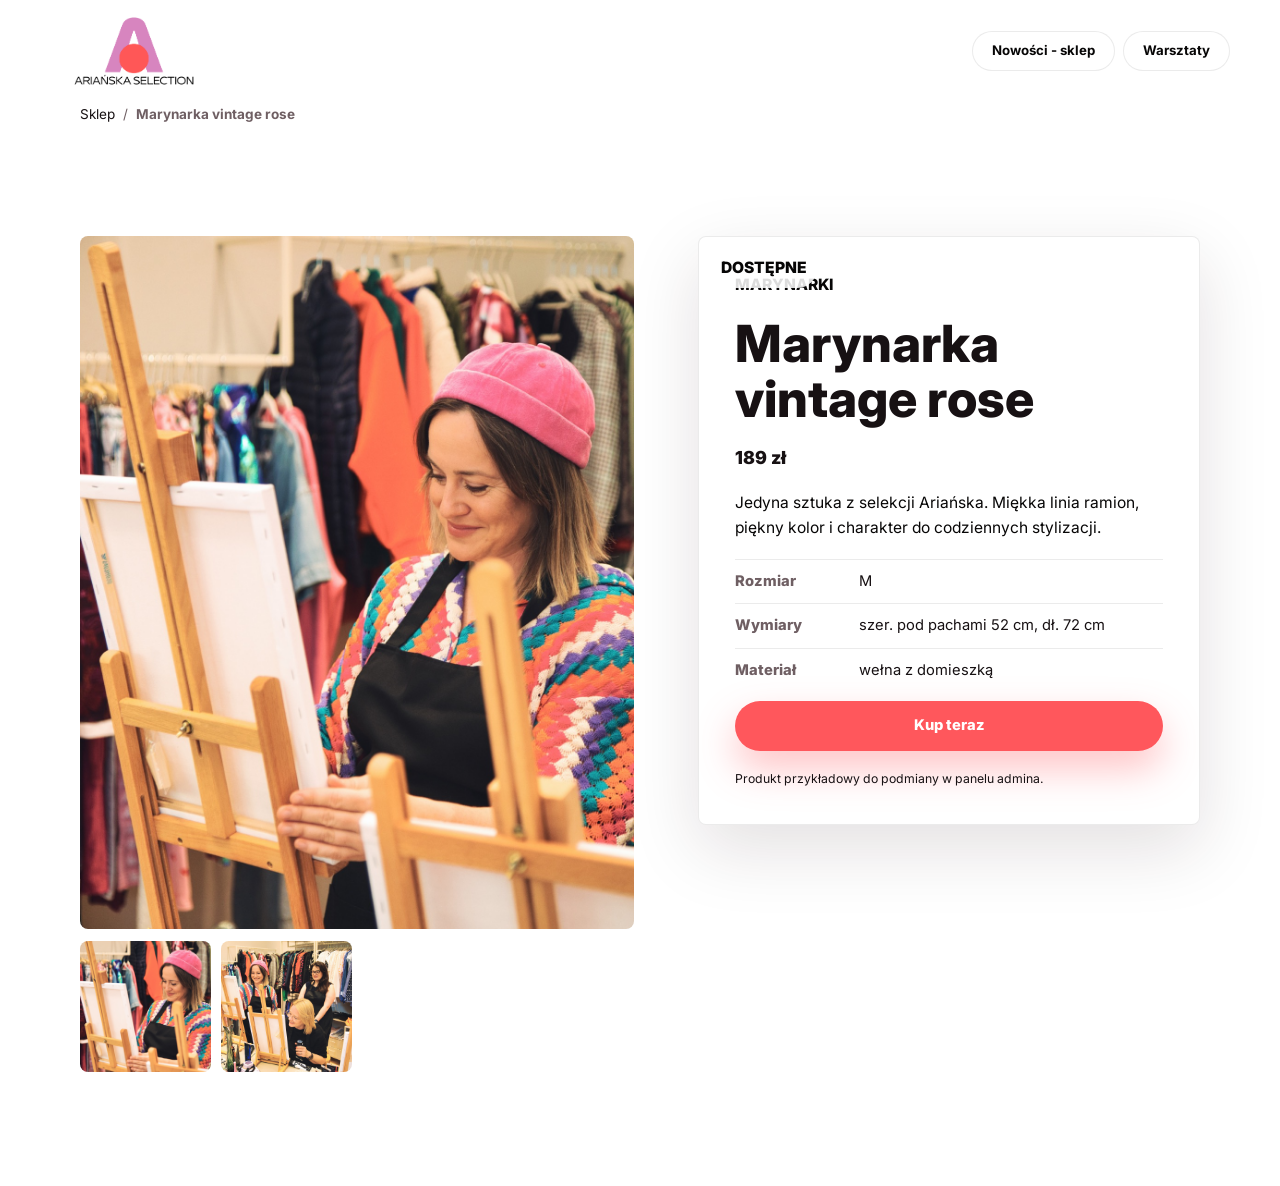
==== produkt.html @ 3f0306d1 "Initial shop prototype" ====
<!doctype html>
<html lang="pl">
  <head>
    <meta charset="utf-8">
    <meta name="viewport" content="width=device-width, initial-scale=1">
    <title>Produkt | Ariańska Selection</title>
    <meta name="description" content="Szczegóły produktu Ariańska Selection.">
    <link rel="preconnect" href="https://fonts.googleapis.com">
    <link rel="preconnect" href="https://fonts.gstatic.com" crossorigin>
    <link
      href="https://fonts.googleapis.com/css2?family=Inter:wght@400;500;600;700;800&display=swap"
      rel="stylesheet"
    >
    <link rel="stylesheet" href="styles.css?v=81">
  </head>
  <body class="commerce-page shop-page">
    <header class="commerce-topbar">
      <a class="brand" href="/" aria-label="Ariańska Selection">
        <img src="assets/logo-menu.png" alt="Ariańska Selection">
      </a>
      <div class="site-menu" aria-label="Menu strony">
        <a href="/sklep">Nowości - sklep</a>
        <a href="/warsztaty">Warsztaty</a>
      </div>
    </header>

    <main class="commerce-shell product-shell" data-product-view></main>

    <script src="assets/shop-products.js?v=1"></script>
    <script>
      (() => {
        const products = window.ARIA_SHOP_PRODUCTS || [];
        const params = new URLSearchParams(window.location.search);
        const product = products.find((item) => item.id === params.get("id")) || products[0];
        const root = document.querySelector("[data-product-view]");
        const price = (value) => `${Number(value).toLocaleString("pl-PL")} zł`;
        const statusLabel = { available: "Dostępne", reserved: "Zarezerwowane", sold: "Sprzedane" };

        if (!product) {
          root.innerHTML = '<section class="message-panel"><h1>Brak produktu</h1><a class="button button-primary" href="/sklep">Wróć do sklepu</a></section>';
          return;
        }

        document.title = `${product.name} | Ariańska Selection`;
        root.innerHTML = `
          <nav class="breadcrumbs" aria-label="Ścieżka">
            <a href="/sklep">Sklep</a><span>/</span><strong>${product.name}</strong>
          </nav>
          <section class="product-detail">
            <div class="product-gallery-shop">
              <img class="product-main-photo" src="${product.cover}" alt="${product.name}">
              <div>
                ${product.gallery.map((src) => `<button type="button"><img src="${src}" alt=""></button>`).join("")}
              </div>
            </div>
            <article class="product-summary-shop">
              <p class="section-kicker">${product.category}</p>
              <h1>${product.name}</h1>
              <p class="product-status status-${product.status}">${statusLabel[product.status] || product.status}</p>
              <strong class="product-price">${price(product.price)}</strong>
              <p>${product.description}</p>
              <dl>
                <div><dt>Rozmiar</dt><dd>${product.size}</dd></div>
                <div><dt>Wymiary</dt><dd>${product.dimensions}</dd></div>
                <div><dt>Materiał</dt><dd>${product.material}</dd></div>
              </dl>
              <a class="button button-primary ${product.status !== "available" ? "is-disabled" : ""}" href="sklep-zamowienie.html?id=${encodeURIComponent(product.id)}">
                ${product.status === "available" ? "Kup teraz" : "Chwilowo niedostępne"}
              </a>
              <small>${product.note}</small>
            </article>
          </section>
        `;

        document.querySelectorAll(".product-gallery-shop button").forEach((button) => {
          button.addEventListener("click", () => {
            document.querySelector(".product-main-photo").src = button.querySelector("img").src;
          });
        });
      })();
    </script>
    <script src="assets/typography.js?v=1"></script>
  </body>
</html>
---- styles.css ----
:root {
  --black: #070606;
  --ink: #171113;
  --muted: #6f5f63;
  --rose: #d382bf;
  --rose-soft: #f9e9f3;
  --rose-pale: #fff6fa;
  --warm-panel: #fef9f6;
  --coral: #ff575c;
  --coral-dark: #df383e;
  --cream: #fffaf7;
  --line: rgba(23, 17, 19, 0.12);
  --shadow: 0 24px 70px rgba(36, 19, 25, 0.13);
}

*,
*::before,
*::after {
  box-sizing: border-box;
}

html {
  font-size: 92%;
  scroll-behavior: smooth;
}

body {
  margin: 0;
  color: var(--ink);
  background: var(--cream);
  font-family: "Inter", system-ui, -apple-system, BlinkMacSystemFont, "Segoe UI", sans-serif;
  line-height: 1.6;
}

img {
  display: block;
  max-width: 100%;
}

a {
  color: inherit;
}

button,
input,
textarea {
  font: inherit;
}

.container {
  width: min(1120px, calc(100% - 40px));
  margin: 0 auto;
}

.hero {
  position: relative;
  display: grid;
  min-height: 100vh;
  padding: 24px 0 72px;
  overflow: hidden;
  color: var(--black);
  background: url("assets/hero.jpg") center top / cover no-repeat;
}

.hero::before {
  position: absolute;
  inset: 0;
  z-index: 1;
  content: "";
  background: rgba(255, 255, 255, 0.1);
  pointer-events: none;
}

.hero::after {
  display: none;
  content: none;
}

.topbar {
  position: relative;
  z-index: 2;
  display: flex;
  align-items: center;
  justify-content: space-between;
  width: min(1180px, calc(100% - 40px));
  margin: 0 auto;
}

.brand {
  display: inline-flex;
  align-items: center;
  width: 168px;
  flex: 0 0 168px;
  text-decoration: none;
}

.brand img {
  width: 100%;
  max-height: 74px;
  height: auto;
  object-fit: contain;
}

.nav-cta,
.site-menu a {
  display: inline-flex;
  align-items: center;
  justify-content: center;
  min-height: 40px;
  padding: 0 19px;
  font-size: 0.9rem;
  font-weight: 700;
  text-decoration: none;
  color: var(--black);
  background: #fff;
  border-radius: 999px;
}

.site-menu {
  display: flex;
  flex-wrap: wrap;
  justify-content: flex-end;
  gap: 8px;
}

.site-menu a {
  border: 1px solid rgba(7, 6, 6, 0.08);
}

.site-menu a.is-active {
  color: #fff;
  background: var(--black);
}

.hero-content {
  position: relative;
  z-index: 2;
  align-self: center;
  width: min(1180px, calc(100% - 40px));
  margin: 0 auto;
  padding-top: 36px;
}

.eyebrow,
.section-kicker {
  margin: 0 0 14px;
  color: var(--coral);
  font-size: 0.86rem;
  font-weight: 800;
  letter-spacing: 0;
  text-transform: uppercase;
}

.hero .eyebrow {
  color: var(--black);
  font-size: 1.11rem;
}

.section-kicker-large {
  font-size: 1.11rem;
}

h1,
h2,
h3 {
  margin: 0;
  font-family: "Inter", system-ui, -apple-system, BlinkMacSystemFont, "Segoe UI", sans-serif;
  font-weight: 800;
  line-height: 1.08;
}

h1 {
  max-width: 980px;
  font-size: clamp(1.72rem, 4.1vw, 3.45rem);
}

h2 {
  font-size: clamp(1.72rem, 4vw, 3.15rem);
}

.lead {
  max-width: 610px;
  margin: 22px 0 0;
  font-size: clamp(1rem, 1.7vw, 1.2rem);
  color: var(--black);
}

.hero-actions {
  display: flex;
  flex-wrap: wrap;
  align-items: center;
  gap: 16px;
  margin-top: 28px;
}

.hero-social {
  display: inline-flex;
  align-items: center;
  gap: 10px;
  margin-top: 18px;
  padding: 8px 10px;
  border: 1px solid rgba(7, 6, 6, 0.12);
  border-radius: 999px;
  background: rgba(255, 255, 255, 0.58);
  backdrop-filter: blur(8px);
}

.hero-social span {
  color: var(--black);
  font-size: 0.78rem;
  font-weight: 800;
  text-transform: uppercase;
}

.hero-social a {
  display: inline-flex;
  width: 36px;
  height: 34px;
  align-items: center;
  justify-content: center;
  color: var(--black);
  border: 0;
  border-radius: 0;
  background: transparent;
  text-decoration: none;
  transition: transform 180ms ease, opacity 180ms ease;
}

.hero-social a:hover {
  opacity: 0.78;
  transform: translateY(-2px);
}

.hero-social img {
  width: 30px;
  height: 30px;
  object-fit: contain;
}

.hero-social svg {
  width: 17px;
  height: 17px;
  fill: currentColor;
}

.hero-social svg rect,
.hero-social svg circle {
  fill: none;
  stroke: currentColor;
  stroke-width: 1.9;
}

.hero-social svg path {
  fill: currentColor;
}

.button {
  display: inline-flex;
  align-items: center;
  justify-content: center;
  min-height: 50px;
  padding: 0 24px;
  font-weight: 800;
  text-decoration: none;
  border-radius: 999px;
  transition: transform 180ms ease, box-shadow 180ms ease, background 180ms ease;
}

.button:hover {
  transform: translateY(-2px);
}

.button-primary {
  color: #fff;
  background: var(--coral);
  box-shadow: 0 18px 38px rgba(255, 87, 92, 0.35);
}

.button-primary:hover {
  background: var(--coral-dark);
}

.event-pill {
  display: inline-flex;
  align-items: center;
  min-height: 40px;
  padding: 0 16px;
  font-weight: 700;
  color: var(--black);
  border: 1px solid rgba(7, 6, 6, 0.22);
  border-radius: 999px;
  background: rgba(255, 255, 255, 0.68);
  backdrop-filter: blur(10px);
}

section {
  padding: 70px 0;
}

.intro-section {
  padding: 58px 0 62px;
  background: var(--rose-pale);
}

.intro-section .container {
  width: min(1320px, calc(100% - 40px));
}

.intro-heading {
  display: grid;
  justify-items: center;
  gap: 14px;
  margin-bottom: 30px;
  text-align: center;
}

.intro-heading .section-kicker {
  justify-self: start;
  margin-bottom: 0;
}

.intro-section h2 {
  max-width: 980px;
  font-size: clamp(2rem, 3.2vw, 2.85rem);
  line-height: 1.04;
}

.workshop-types {
  display: grid;
  grid-template-columns: minmax(0, 1fr);
  gap: 18px;
  width: 100%;
  margin: 0 auto;
}

.keep-together {
  white-space: nowrap;
}

.workshop-type {
  display: grid;
  align-content: start;
  gap: 16px;
  min-height: auto;
  padding: clamp(26px, 3.4vw, 44px);
  border: 1px solid rgba(211, 130, 191, 0.28);
  border-radius: 8px;
  background: rgba(255, 255, 255, 0.72);
  box-shadow: 0 18px 48px rgba(36, 19, 25, 0.08);
}

.workshop-type h3 {
  color: var(--ink);
  font-size: clamp(1.9rem, 3vw, 2.75rem);
}

.workshop-type p {
  margin: 0;
  color: var(--muted);
  font-size: 1.04rem;
  line-height: 1.58;
}

.workshop-type .workshop-lead,
.workshop-type .workshop-tagline {
  color: var(--ink);
  font-weight: 800;
}

.workshop-detail-list {
  display: grid;
  gap: 12px;
  margin: 2px 0;
}

.workshop-detail-list h4 {
  margin: 0;
  color: inherit;
  font-size: 1.1rem;
  line-height: 1.25;
}

.workshop-detail-list strong {
  color: inherit;
}

.workshop-type-dark {
  color: var(--black);
  background: var(--warm-panel);
}

.workshop-type-dark .section-kicker {
  color: var(--black);
}

.workshop-type-dark h3 {
  color: var(--black);
}

.workshop-type-dark p {
  color: rgba(20, 15, 18, 0.82);
}

.workshop-type-dark .workshop-lead,
.workshop-type-dark .workshop-tagline {
  color: var(--black);
}

.workshop-included {
  display: grid;
  justify-items: center;
  gap: 16px;
  margin-top: 18px;
  padding: 26px 28px;
  border: 1px solid rgba(255, 87, 92, 0.2);
  border-radius: 8px;
  background: #fff;
  text-align: center;
}

.workshop-included h3 {
  color: var(--ink);
  font-size: clamp(1.75rem, 2.7vw, 2.45rem);
}

.workshop-included ul {
  width: min(100%, 1040px);
  display: grid;
  grid-template-columns: 1fr;
  gap: 0;
  margin: 0;
  padding: 8px 0;
  border: 1px solid rgba(211, 130, 191, 0.18);
  border-radius: 8px;
  background: var(--rose-pale);
  list-style: none;
  text-align: left;
}

.workshop-included li {
  min-height: auto;
  display: inline-flex;
  align-items: center;
  justify-content: flex-start;
  padding: 12px 20px;
  border: 0;
  border-bottom: 1px solid rgba(211, 130, 191, 0.14);
  border-radius: 0;
  color: var(--muted);
  background: transparent;
  font-size: 0.95rem;
  font-weight: 700;
  line-height: 1.3;
}

.workshop-included li:last-child {
  border-bottom: 0;
}

.workshop-included p {
  margin: 0;
  color: var(--coral-dark);
  font-weight: 800;
}

.split {
  display: grid;
  grid-template-columns: 1fr 0.82fr;
  gap: clamp(32px, 8vw, 96px);
  align-items: start;
}

.split p:last-child,
.panel p {
  margin: 0;
  color: var(--muted);
  font-size: 1.08rem;
}

.photo-band {
  display: grid;
  grid-template-columns: repeat(3, minmax(0, 1fr));
  gap: 14px;
  width: min(1120px, calc(100% - 40px));
  margin: 0 auto;
  padding: 46px 0 40px;
  background: transparent;
}

.photo-band img {
  width: 100%;
  height: clamp(230px, 22vw, 330px);
  object-fit: cover;
  object-position: center 36%;
  border-radius: 8px;
  filter: saturate(0.96) contrast(0.98);
}

.photo-band img:nth-child(2) {
  object-position: center 12%;
}

.photo-band img:nth-child(3) {
  object-position: center 30%;
}

.content-section {
  background: #fff;
}

.two-columns {
  display: grid;
  grid-template-columns: repeat(2, minmax(0, 1fr));
  gap: 24px;
}

.panel {
  min-height: 360px;
  padding: clamp(28px, 5vw, 52px);
  border: 1px solid var(--line);
  border-radius: 8px;
  background: var(--cream);
  box-shadow: var(--shadow);
}

.accent-panel {
  background: var(--black);
  color: #fff;
}

.accent-panel .section-kicker {
  color: var(--rose);
}

.mentor-wrap {
  width: 100%;
  background: var(--warm-panel);
}

.mentor-panel {
  display: grid;
  grid-template-columns: minmax(280px, 420px) minmax(0, 1fr);
  gap: clamp(28px, 5vw, 64px);
  align-items: center;
  width: min(1320px, calc(100% - 40px));
  min-height: 0;
  margin: 0 auto;
  padding: clamp(34px, 5vw, 64px) 0;
  background: var(--warm-panel);
  color: var(--black);
  border: 0;
  border-radius: 0;
  box-shadow: none;
}

.mentor-panel .section-kicker {
  color: var(--black);
}

.mentor-panel h2 {
  margin-bottom: 18px;
  font-size: clamp(2.4rem, 5vw, 4.5rem);
}

.mentor-panel p {
  max-width: 920px;
  color: rgba(20, 15, 18, 0.84);
  font-size: clamp(1rem, 1.45vw, 1.18rem);
  line-height: 1.65;
}

.mentor-panel p + p {
  margin-top: 14px;
}

.mentor-photo {
  overflow: hidden;
  border-radius: 8px;
  width: min(100%, 380px);
  aspect-ratio: 3 / 4;
  background: var(--warm-panel);
}

.mentor-photo img {
  width: 100%;
  height: 100%;
  object-fit: cover;
  object-position: center top;
}

.check-list {
  display: grid;
  gap: 18px;
  margin: 0;
  padding: 0;
  list-style: none;
  color: rgba(255, 255, 255, 0.86);
  font-size: 1.08rem;
}

.check-list li {
  position: relative;
  padding-left: 30px;
}

.check-list li::before {
  position: absolute;
  top: 0.18em;
  left: 0;
  width: 18px;
  height: 18px;
  content: "";
  border-radius: 50%;
  background: var(--coral);
  box-shadow: inset 0 0 0 5px var(--black);
}

.details-section {
  background: var(--rose-soft);
}

.section-heading {
  max-width: 720px;
  margin-bottom: 36px;
}

.section-heading p:last-child {
  max-width: 660px;
  margin: 16px 0 0;
  color: var(--muted);
  font-size: 1.06rem;
}

.schedule-section {
  background: #fff;
}

.workshops-list {
  display: grid;
  gap: 14px;
}

.workshop-card {
  display: grid;
  grid-template-columns: 132px minmax(0, 1fr) 180px;
  gap: 22px;
  align-items: center;
  padding: 20px;
  border: 1px solid var(--line);
  border-radius: 8px;
  background: var(--cream);
  box-shadow: 0 14px 42px rgba(36, 19, 25, 0.08);
}

.workshop-card.is-selected {
  border-color: rgba(255, 87, 92, 0.48);
  box-shadow: 0 18px 46px rgba(255, 87, 92, 0.16);
}

.workshop-card.is-full {
  opacity: 0.62;
}

.workshop-date {
  display: grid;
  align-content: center;
  justify-items: center;
  gap: 8px;
  min-height: 104px;
  border-radius: 8px;
  color: #fff;
  background: var(--black);
  text-align: center;
}

.workshop-date span {
  font-family: "Inter", system-ui, -apple-system, BlinkMacSystemFont, "Segoe UI", sans-serif;
  font-size: 1.62rem;
  font-weight: 850;
  font-variant-numeric: tabular-nums;
  line-height: 1;
  letter-spacing: 0.01em;
}

.workshop-date strong {
  font-size: 1.08rem;
  font-weight: 850;
  font-variant-numeric: tabular-nums;
  line-height: 1;
  letter-spacing: 0.04em;
}

.workshop-info h3 {
  margin: 0 0 8px;
  font-family: "Inter", system-ui, -apple-system, BlinkMacSystemFont, "Segoe UI", sans-serif;
  font-size: clamp(1.42rem, 2.45vw, 2.05rem);
  font-weight: 800;
  line-height: 1.08;
}

.workshop-info p {
  margin: 0;
  color: var(--muted);
}

.workshop-info small {
  display: inline-flex;
  margin-top: 10px;
  color: var(--coral-dark);
  font-weight: 800;
}

.workshop-button {
  min-height: 50px;
  padding: 0 18px;
  color: #fff;
  background: var(--coral);
  box-shadow: none;
}

.workshop-button[aria-disabled="true"] {
  pointer-events: none;
  background: var(--muted);
}

.button[aria-disabled="true"] {
  pointer-events: none;
  opacity: 0.55;
}

.details-grid {
  display: grid;
  grid-template-columns: repeat(5, minmax(0, 1fr));
  gap: 14px;
}

.detail {
  padding: 24px;
  border: 1px solid rgba(211, 130, 191, 0.28);
  border-radius: 8px;
  background: rgba(255, 255, 255, 0.74);
}

.detail span {
  display: block;
  margin-bottom: 12px;
  color: var(--muted);
  font-size: 0.82rem;
  font-weight: 800;
  text-transform: uppercase;
}

.detail strong {
  display: block;
  font-family: "Inter", system-ui, -apple-system, BlinkMacSystemFont, "Segoe UI", sans-serif;
  font-size: clamp(1.12rem, 2vw, 1.48rem);
  font-weight: 800;
  line-height: 1.12;
}

.faq-section {
  background: #fff;
}

.reservation-section {
  background: linear-gradient(180deg, #fff 0%, var(--rose-pale) 100%);
}

.reservation-steps {
  display: grid;
  grid-template-columns: minmax(0, 0.85fr) minmax(420px, 1fr);
  gap: clamp(28px, 6vw, 72px);
  align-items: center;
}

.reservation-layout {
  display: grid;
  grid-template-columns: minmax(0, 0.82fr) minmax(360px, 0.68fr);
  gap: clamp(28px, 6vw, 72px);
  align-items: start;
}

.reservation-section .section-kicker {
  font-size: 1.11rem;
}

.reservation-copy h2 {
  margin-bottom: 22px;
}

.reservation-copy p {
  max-width: 620px;
  margin: 0;
  color: var(--muted);
  font-size: 1.08rem;
}

.reservation-copy .button {
  margin-top: 28px;
}

.reservation-flow {
  display: grid;
  grid-template-columns: repeat(3, minmax(0, 1fr));
  gap: 12px;
}

.reservation-flow article {
  min-height: 190px;
  padding: 24px;
  border: 1px solid var(--line);
  border-radius: 8px;
  background: #fff;
  box-shadow: var(--shadow);
}

.reservation-flow span {
  display: inline-grid;
  place-items: center;
  width: 36px;
  height: 36px;
  margin-bottom: 18px;
  color: #fff;
  border-radius: 999px;
  background: var(--coral);
  font-weight: 850;
}

.reservation-flow strong {
  display: block;
  margin-bottom: 8px;
  font-size: 1.08rem;
}

.reservation-flow p {
  margin: 0;
  color: var(--muted);
}

.places-counter {
  display: inline-flex;
  align-items: center;
  min-height: 48px;
  margin-top: 28px;
  padding: 0 18px;
  color: var(--black);
  border: 1px solid rgba(255, 87, 92, 0.22);
  border-radius: 999px;
  background: #fff;
}

.selected-workshop {
  display: grid;
  gap: 5px;
  max-width: 520px;
  margin-top: 24px;
  padding: 18px;
  border: 1px solid rgba(255, 87, 92, 0.22);
  border-radius: 8px;
  background: #fff;
}

.selected-workshop span {
  color: var(--muted);
  font-size: 0.78rem;
  font-weight: 800;
  text-transform: uppercase;
}

.selected-workshop strong {
  font-family: "Inter", system-ui, -apple-system, BlinkMacSystemFont, "Segoe UI", sans-serif;
  font-size: clamp(1.35rem, 2.5vw, 1.85rem);
  font-weight: 850;
  font-variant-numeric: tabular-nums;
  line-height: 1.12;
  letter-spacing: 0;
}

.selected-workshop a {
  color: var(--coral-dark);
  font-size: 0.9rem;
  font-weight: 800;
}

.signup-form,
.message-panel,
.admin-login,
.submission,
.admin-stats div {
  border: 1px solid var(--line);
  border-radius: 8px;
  background: rgba(255, 255, 255, 0.86);
  box-shadow: var(--shadow);
}

.signup-form {
  display: grid;
  gap: 18px;
  padding: clamp(24px, 4vw, 38px);
}

.signup-form label,
.admin-login label {
  display: grid;
  gap: 8px;
  color: var(--ink);
  font-size: 0.9rem;
  font-weight: 800;
}

.signup-form input,
.signup-form textarea,
.admin-login input {
  width: 100%;
  border: 1px solid rgba(23, 17, 19, 0.14);
  border-radius: 8px;
  background: #fff;
  color: var(--ink);
  padding: 14px 15px;
  outline: none;
}

.signup-form input:focus,
.signup-form textarea:focus,
.admin-login input:focus {
  border-color: var(--coral);
  box-shadow: 0 0 0 4px rgba(255, 87, 92, 0.12);
}

.signup-form textarea {
  resize: vertical;
}

.consent-row {
  grid-template-columns: 20px 1fr;
  align-items: start;
  margin-top: 16px;
  color: var(--muted);
  font-size: 0.94rem;
  font-weight: 600;
  line-height: 1.45;
}

.consent-row a {
  color: var(--coral-dark);
  font-weight: 800;
}

.consent-row input {
  width: 18px;
  height: 18px;
  margin-top: 2px;
  accent-color: var(--coral);
}

.signup-form button {
  width: 100%;
  margin-top: 8px;
  border: 0;
  cursor: pointer;
}

.signup-form button:disabled {
  cursor: not-allowed;
  opacity: 0.56;
  transform: none;
}

.payment-note {
  margin: 0;
  color: var(--muted);
  font-size: 0.92rem;
}

.commerce-page {
  min-height: 100vh;
  background: #fff;
}

.commerce-topbar,
.checkout-header {
  display: flex;
  justify-content: space-between;
  align-items: center;
  gap: 24px;
  width: min(1180px, calc(100% - 40px));
  margin: 0 auto;
  padding: 24px 0;
}

.commerce-topbar {
  padding: 14px 0 8px;
}

.commerce-topbar .brand,
.checkout-header .brand {
  width: 176px;
}

.commerce-topbar .brand {
  width: 142px;
}

.commerce-shell,
.checkout-shell {
  width: min(1180px, calc(100% - 40px));
  margin: 0 auto;
  padding: 18px 0 72px;
}

.commerce-shell {
  width: min(1120px, calc(100% - 40px));
  padding: 8px 0 44px;
}

.breadcrumbs {
  display: flex;
  flex-wrap: wrap;
  gap: 8px;
  align-items: center;
  margin-bottom: 18px;
  color: var(--muted);
  font-size: 0.92rem;
}

.breadcrumbs a {
  color: var(--ink);
  text-decoration: none;
}

.product-layout {
  display: grid;
  grid-template-columns: minmax(360px, 0.98fr) minmax(400px, 0.9fr);
  gap: clamp(22px, 3.5vw, 34px);
  align-items: stretch;
  padding: 20px 0 0;
}

.product-gallery {
  display: grid;
  gap: 12px;
}

.product-main-image {
  position: relative;
  overflow: hidden;
  aspect-ratio: 1.08 / 1;
  border-radius: 8px;
  background: var(--rose-pale);
}

.product-main-image img {
  width: 100%;
  height: 100%;
  object-fit: cover;
}

.last-places {
  position: absolute;
  top: 20px;
  right: -50px;
  min-width: 210px;
  padding: 10px 22px;
  color: #fff;
  background: var(--coral);
  font-size: 0.98rem;
  font-weight: 900;
  text-align: center;
  text-transform: uppercase;
  transform: rotate(45deg);
}

.product-thumbs {
  display: grid;
  grid-template-columns: repeat(3, minmax(0, 1fr));
  gap: 8px;
}

.product-thumbs button {
  overflow: hidden;
  aspect-ratio: 1.24 / 1;
  padding: 0;
  border: 0;
  border-radius: 8px;
  background: var(--rose-pale);
  cursor: pointer;
}

.product-thumbs img {
  width: 100%;
  height: 100%;
  object-fit: cover;
  transition: transform 0.18s ease;
}

.product-thumbs button:hover img {
  transform: scale(1.04);
}

.product-card,
.checkout-form-panel,
.order-panel,
.checkout-notice {
  border: 1px solid var(--line);
  border-radius: 8px;
  background: var(--cream);
  box-shadow: var(--shadow);
}

.product-card {
  display: grid;
  gap: 12px;
  align-content: start;
  padding: clamp(20px, 2.6vw, 28px);
}

.product-card h1,
.checkout-header h1,
.checkout-form-panel h2,
.order-panel h2 {
  margin: 0;
}

.product-card h1 {
  font-size: clamp(2.1rem, 3.6vw, 3.5rem);
}

.product-card > p:not(.section-kicker) {
  margin: 0;
  font-size: 0.95rem;
  line-height: 1.48;
}

.event-meta-grid {
  display: grid;
  grid-template-columns: repeat(2, minmax(0, 1fr));
  gap: 12px 16px;
  padding: 14px 0;
  border-top: 1px solid var(--line);
  border-bottom: 1px solid var(--line);
}

.event-meta-grid span {
  display: block;
  margin-bottom: 5px;
  color: var(--muted);
  font-size: 0.78rem;
  font-weight: 850;
  text-transform: uppercase;
}

.event-meta-grid strong {
  display: block;
  color: var(--ink);
  font-size: 0.94rem;
  line-height: 1.35;
}

.product-price {
  display: grid;
  gap: 4px;
}

.product-price strong {
  color: var(--coral);
  font-size: clamp(1.85rem, 3.1vw, 2.45rem);
  line-height: 1;
}

.product-price span {
  color: var(--muted);
  font-weight: 800;
}

.quantity-row {
  display: flex;
  flex-wrap: wrap;
  gap: 12px;
  align-items: center;
}

.quantity-row button,
.quantity-row input {
  width: 46px;
  height: 46px;
  border: 1px solid rgba(23, 17, 19, 0.16);
  border-radius: 0;
  background: #fff;
  text-align: center;
  font-weight: 800;
}

.quantity-row .button {
  min-width: 148px;
}

.product-details {
  display: grid;
  gap: 6px;
  padding-top: 12px;
  border-top: 1px solid var(--line);
  color: var(--muted);
}

.product-details p {
  margin: 0;
}

.checkout-shell {
  max-width: 980px;
}

.checkout-header {
  width: 100%;
  padding-top: 34px;
}

.checkout-header h1 {
  font-size: clamp(2.1rem, 5vw, 4rem);
}

.checkout-notice {
  display: grid;
  grid-template-columns: 160px 1fr auto;
  gap: 16px;
  align-items: center;
  margin-bottom: 28px;
  padding: 16px 18px;
}

.checkout-notice strong {
  text-transform: uppercase;
}

.checkout-notice span {
  color: var(--muted);
}

.checkout-notice a {
  color: var(--coral-dark);
  font-weight: 850;
}

.checkout-grid {
  display: grid;
  grid-template-columns: minmax(0, 1fr) minmax(330px, 0.72fr);
  gap: 28px;
  align-items: start;
}

.checkout-form-panel,
.order-panel {
  display: grid;
  gap: 22px;
  min-width: 0;
  padding: clamp(24px, 4vw, 36px);
}

.checkout-form-panel h2 {
  max-width: 100%;
  font-size: clamp(2.15rem, 4vw, 3.25rem);
}

.order-panel h2 {
  max-width: 100%;
  font-size: clamp(2rem, 3vw, 2.7rem);
}

.form-grid {
  display: grid;
  gap: 16px;
  min-width: 0;
}

.form-grid label {
  display: grid;
  gap: 7px;
  color: var(--ink);
  font-size: 0.9rem;
  font-weight: 800;
}

.form-grid input,
.form-grid textarea {
  width: 100%;
  min-width: 0;
  border: 1px solid rgba(23, 17, 19, 0.14);
  border-radius: 4px;
  background: #fff;
  padding: 14px 15px;
}

.order-table {
  overflow: hidden;
  border: 1px solid rgba(255, 87, 92, 0.25);
  border-radius: 8px;
  background: #fff;
}

.order-row {
  display: grid;
  grid-template-columns: minmax(0, 1fr) 110px;
  gap: 16px;
  padding: 16px;
  border-bottom: 1px solid var(--line);
}

.order-row:last-child {
  border-bottom: 0;
}

.order-head {
  color: #fff;
  background: var(--coral);
  font-size: 0.8rem;
  font-weight: 850;
  text-transform: uppercase;
}

.order-row small {
  display: block;
  margin-top: 5px;
  color: var(--muted);
}

.payment-box {
  display: grid;
  gap: 8px;
  padding: 16px;
  border-radius: 8px;
  background: var(--rose-pale);
}

.payment-box span {
  color: var(--muted);
  font-size: 0.92rem;
}

.checkout-consent {
  margin-top: 0;
}

.order-panel .button {
  width: 100%;
}

.sold-out-message {
  display: none;
  padding: clamp(24px, 4vw, 38px);
  border: 1px solid rgba(255, 87, 92, 0.26);
  border-radius: 8px;
  background: #fff;
}

.sold-out-message h3 {
  margin: 0 0 12px;
  font-family: "Inter", system-ui, -apple-system, BlinkMacSystemFont, "Segoe UI", sans-serif;
  font-size: clamp(1.55rem, 3.2vw, 2.4rem);
  font-weight: 800;
  line-height: 1.08;
}

.sold-out-message p {
  margin: 0;
  color: var(--muted);
}

.reservation-layout.is-full .signup-form {
  display: none;
}

.reservation-layout.is-full .sold-out-message {
  display: block;
}

.shop-shell {
  display: grid;
  gap: 26px;
}

.shop-hero {
  display: grid;
  grid-template-columns: minmax(0, 1fr) 320px;
  gap: clamp(22px, 5vw, 64px);
  align-items: end;
  padding: clamp(24px, 5vw, 58px);
  border: 1px solid rgba(7, 6, 6, 0.08);
  border-radius: 8px;
  background: linear-gradient(135deg, #fffaf7, #f8dce9);
}

.shop-hero h1 {
  max-width: 820px;
  font-size: clamp(2.35rem, 5vw, 4.3rem);
  line-height: 1.02;
}

.shop-hero p {
  max-width: 690px;
  margin: 18px 0 0;
  color: var(--black);
  font-size: clamp(1.05rem, 1.45vw, 1.28rem);
  line-height: 1.58;
}

.shop-hero aside {
  display: grid;
  gap: 8px;
  padding: 18px;
  border: 1px solid rgba(7, 6, 6, 0.1);
  border-radius: 8px;
  background: rgba(255, 255, 255, 0.68);
}

.shop-hero aside span {
  color: var(--muted);
  line-height: 1.5;
}

.shop-toolbar {
  display: flex;
  flex-wrap: wrap;
  gap: 8px;
}

.shop-toolbar button {
  min-height: 38px;
  padding: 0 16px;
  border: 1px solid rgba(7, 6, 6, 0.12);
  border-radius: 999px;
  background: #fff;
  cursor: pointer;
  font-weight: 800;
}

.shop-toolbar button.is-active {
  color: #fff;
  background: var(--black);
}

.shop-grid {
  display: grid;
  grid-template-columns: repeat(3, minmax(0, 1fr));
  gap: 18px;
}

.shop-card {
  overflow: hidden;
  border: 1px solid rgba(7, 6, 6, 0.08);
  border-radius: 8px;
  background: #fff;
  box-shadow: 0 18px 44px rgba(36, 19, 25, 0.08);
}

.shop-card-media {
  position: relative;
  display: block;
  aspect-ratio: 4 / 5;
  overflow: hidden;
  color: inherit;
  text-decoration: none;
}

.shop-card-media img {
  width: 100%;
  height: 100%;
  object-fit: cover;
  transition: transform 220ms ease;
}

.shop-card:hover .shop-card-media img {
  transform: scale(1.035);
}

.shop-card-media span,
.product-status {
  position: absolute;
  top: 12px;
  left: 12px;
  padding: 7px 10px;
  border-radius: 999px;
  background: rgba(255, 255, 255, 0.86);
  font-size: 0.76rem;
  font-weight: 850;
  text-transform: uppercase;
}

.shop-card.status-reserved .shop-card-media span,
.product-status.status-reserved {
  color: #7b4b00;
}

.shop-card.status-sold .shop-card-media span,
.product-status.status-sold {
  color: #6f6a66;
}

.shop-card-body {
  display: grid;
  gap: 10px;
  padding: 16px;
}

.shop-card-body p {
  margin: 0;
  color: var(--muted);
  font-size: 0.86rem;
}

.shop-card-body h2 {
  font-size: clamp(1.18rem, 1.6vw, 1.5rem);
}

.shop-card-body div {
  display: flex;
  align-items: center;
  justify-content: space-between;
  gap: 12px;
}

.shop-card-body strong,
.product-price {
  font-size: 1.22rem;
  font-weight: 850;
}

.shop-card-link {
  color: var(--coral);
  font-weight: 850;
  text-decoration: none;
}

.shop-empty {
  grid-column: 1 / -1;
  margin: 0;
  padding: 24px;
  border-radius: 8px;
  background: var(--rose-pale);
}

.product-shell {
  display: grid;
  gap: 22px;
}

.product-detail {
  display: grid;
  grid-template-columns: minmax(0, 1.05fr) minmax(360px, 0.95fr);
  gap: clamp(24px, 5vw, 64px);
  align-items: start;
}

.product-gallery-shop {
  display: grid;
  gap: 12px;
}

.product-main-photo {
  width: 100%;
  aspect-ratio: 4 / 5;
  object-fit: cover;
  border-radius: 8px;
}

.product-gallery-shop div {
  display: grid;
  grid-template-columns: repeat(4, 1fr);
  gap: 10px;
}

.product-gallery-shop button {
  padding: 0;
  overflow: hidden;
  border: 0;
  border-radius: 8px;
  background: transparent;
  cursor: pointer;
}

.product-gallery-shop button img {
  width: 100%;
  aspect-ratio: 1 / 1;
  object-fit: cover;
}

.product-summary-shop {
  position: sticky;
  top: 22px;
  display: grid;
  gap: 18px;
  padding: clamp(22px, 4vw, 36px);
  border: 1px solid rgba(7, 6, 6, 0.08);
  border-radius: 8px;
  background: #fff;
  box-shadow: var(--shadow);
}

.product-summary-shop h1 {
  font-size: clamp(2rem, 4vw, 3.5rem);
}

.product-summary-shop p {
  margin: 0;
  color: var(--black);
  font-size: 1.06rem;
  line-height: 1.6;
}

.product-summary-shop dl {
  display: grid;
  gap: 10px;
  margin: 0;
}

.product-summary-shop dl div {
  display: grid;
  grid-template-columns: 110px minmax(0, 1fr);
  gap: 14px;
  padding-top: 10px;
  border-top: 1px solid rgba(7, 6, 6, 0.08);
}

.product-summary-shop dt {
  color: var(--muted);
  font-weight: 800;
}

.product-summary-shop dd {
  margin: 0;
}

.button.is-disabled {
  opacity: 0.48;
  pointer-events: none;
}

.delivery-options {
  display: grid;
  gap: 10px;
  margin: 24px 0 0;
  padding: 18px;
  border: 1px solid rgba(7, 6, 6, 0.1);
  border-radius: 8px;
}

.delivery-options legend {
  padding: 0 8px;
  font-weight: 850;
}

.delivery-options label {
  display: flex;
  gap: 10px;
  align-items: center;
}

.delivery-address {
  margin-top: 18px;
}

.legal-section {
  padding-top: 76px;
  background: #fff;
}

.legal-grid {
  display: grid;
  grid-template-columns: repeat(2, minmax(0, 1fr));
  gap: 18px;
}

.legal-block {
  padding: clamp(24px, 4vw, 42px);
  border: 1px solid var(--line);
  border-radius: 8px;
  background: var(--cream);
}

.legal-block h2 {
  margin-bottom: 22px;
  font-size: clamp(1.9rem, 3.5vw, 3.1rem);
}

.legal-block p,
.legal-block li {
  color: var(--muted);
  font-size: 1rem;
}

.legal-block p {
  margin: 0;
}

.legal-block p + p {
  margin-top: 14px;
}

.legal-block ul {
  display: grid;
  gap: 12px;
  margin: 0;
  padding-left: 20px;
}

.legal-page {
  max-width: 920px;
}

.legal-document {
  display: grid;
  gap: 18px;
  padding: clamp(26px, 4vw, 46px);
}

.legal-document h1 {
  font-size: clamp(2.2rem, 5vw, 4rem);
}

.legal-document h2 {
  margin: 18px 0 0;
  font-family: "Inter", system-ui, -apple-system, BlinkMacSystemFont, "Segoe UI", sans-serif;
  font-size: 1.08rem;
  line-height: 1.25;
}

.legal-document p + p {
  margin-top: 0;
}

.legal-document ul {
  gap: 8px;
}

.narrow {
  width: min(860px, calc(100% - 40px));
}

.faq-list {
  display: grid;
  gap: 12px;
}

details {
  border: 1px solid var(--line);
  border-radius: 8px;
  background: var(--cream);
}

summary {
  cursor: pointer;
  padding: 22px 24px;
  font-weight: 800;
}

details p {
  margin: 0;
  padding: 0 24px 24px;
  color: var(--muted);
}

.final-cta {
  color: #fff;
  background:
    linear-gradient(90deg, rgba(7, 6, 6, 0.9), rgba(7, 6, 6, 0.7)),
    url("assets/warsztaty-wino.jpeg") center / cover no-repeat;
}

.rental-hero {
  position: relative;
  display: grid;
  min-height: 82vh;
  padding: 28px 0 72px;
  overflow: hidden;
  color: var(--black);
  background:
    linear-gradient(90deg, rgba(255, 250, 247, 0.92), rgba(255, 250, 247, 0.6)),
    url("assets/warsztaty-grupa.jpeg") center / cover no-repeat;
}

.rental-hero-content {
  position: relative;
  z-index: 2;
  align-self: center;
  width: min(1180px, calc(100% - 40px));
  margin: 0 auto;
  padding-top: 56px;
}

.rental-hero .eyebrow {
  color: var(--black);
  font-size: 1.11rem;
}

.rental-hero-content h1 {
  max-width: 980px;
  font-size: clamp(2.1rem, 5vw, 4.1rem);
  line-height: 1.02;
}

.rental-hero-content .button {
  margin-top: 34px;
}

.rental-story,
.rental-contact {
  background: var(--rose-pale);
}

.rental-story {
  padding: 62px 0 58px;
}

.rental-story-shell {
  display: grid;
  grid-template-columns: minmax(0, 1fr) minmax(300px, 0.64fr);
  gap: clamp(28px, 5vw, 58px);
  align-items: start;
}

.rental-story-copy {
  display: grid;
  gap: 24px;
}

.rental-story .section-kicker,
.rental-details .section-kicker,
.rental-contact .section-kicker {
  margin-bottom: 12px;
  color: var(--coral);
  font-size: clamp(0.94rem, 0.98vw, 1.06rem);
  font-weight: 800;
  letter-spacing: 0;
  text-transform: uppercase;
}

.rental-story-header h2,
.rental-section-heading h2,
.rental-pricing h2,
.rental-contact-inner h2 {
  font-size: clamp(2rem, 3.2vw, 2.85rem);
  line-height: 1.04;
}

.rental-story-header h2 {
  max-width: 660px;
}

.rental-story-header p:not(.section-kicker),
.rental-uses h3,
.rental-reasons-grid p,
.rental-pricing-note p,
.rental-contact p {
  margin: 0;
  color: var(--black);
  font-size: clamp(1.05rem, 1.25vw, 1.2rem);
  line-height: 1.62;
}

.rental-story-header p:not(.section-kicker) {
  margin-top: 22px;
  max-width: 760px;
}

.rental-uses {
  padding: clamp(24px, 3.3vw, 36px);
  border: 1px solid rgba(211, 130, 191, 0.24);
  border-radius: 8px;
  background: rgba(255, 250, 247, 0.74);
  box-shadow: 0 18px 46px rgba(36, 19, 25, 0.08);
}

.rental-story-video {
  position: sticky;
  top: 22px;
  width: min(420px, 100%);
  margin: 0;
  justify-self: end;
}

.rental-story-video video {
  display: block;
  width: 100%;
  aspect-ratio: 4 / 5;
  height: auto;
  border: 1px solid rgba(211, 130, 191, 0.24);
  border-radius: 8px;
  background: var(--black);
  box-shadow: 0 18px 46px rgba(36, 19, 25, 0.1);
  object-fit: cover;
}

.rental-uses h3 {
  margin-bottom: 18px;
  font-weight: 800;
}

.rental-uses ul {
  display: grid;
  grid-template-columns: repeat(2, minmax(0, 1fr));
  grid-auto-rows: minmax(2.9em, auto);
  gap: 10px 18px;
  align-items: start;
  margin: 0;
  padding: 0;
  list-style: none;
}

.rental-uses li {
  position: relative;
  padding-left: 18px;
  color: #3f302a;
  font-size: 0.98rem;
  line-height: 1.45;
}

.rental-uses li::before {
  position: absolute;
  left: 0;
  color: var(--coral);
  content: "•";
}

.rental-details {
  background: #fff;
}

.rental-details-shell {
  display: grid;
  gap: 34px;
}

.rental-section-heading {
  max-width: 760px;
}

.rental-reasons-grid {
  display: grid;
  grid-template-columns: repeat(4, minmax(0, 1fr));
  gap: 16px;
}

.rental-reasons-grid article {
  min-width: 0;
  padding: 22px;
  border: 1px solid var(--line);
  border-radius: 8px;
  background: var(--cream);
}

.rental-reasons-grid h3 {
  margin: 0 0 10px;
  color: var(--black);
  font-size: 1.1rem;
  line-height: 1.18;
}

.rental-reasons-grid p {
  font-size: 0.94rem;
  line-height: 1.62;
}

.rental-pricing {
  display: grid;
  grid-template-columns: minmax(220px, 0.72fr) minmax(330px, 1fr) minmax(300px, 0.92fr);
  gap: clamp(18px, 2.4vw, 30px);
  align-items: stretch;
  padding: clamp(26px, 4vw, 42px);
  border-radius: 8px;
  color: #fff;
  background: var(--black);
}

.rental-pricing > div {
  min-width: 0;
}

.rental-pricing .section-kicker,
.rental-pricing h2,
.rental-pricing p {
  color: #fff;
}

.rental-pricing h2 {
  max-width: 420px;
}

.rental-price-list {
  display: grid;
  align-content: start;
  gap: 0;
  padding: 2px 18px 0;
  border-right: 1px solid rgba(255, 255, 255, 0.14);
  border-left: 1px solid rgba(255, 255, 255, 0.14);
}

.rental-price-list div {
  display: flex;
  align-items: center;
  justify-content: space-between;
  gap: 18px;
  padding: 12px 0;
  border-bottom: 1px solid rgba(255, 255, 255, 0.18);
}

.rental-price-list div:first-child {
  padding-top: 0;
}

.rental-price-list span {
  color: rgba(255, 255, 255, 0.78);
}

.rental-price-list strong {
  color: #fff;
  font-size: 1.08rem;
  white-space: nowrap;
}

.rental-pricing-note {
  display: grid;
  align-content: stretch;
  grid-template-rows: repeat(3, minmax(0, 1fr));
  gap: 10px;
}

.rental-pricing-note p {
  display: grid;
  align-content: center;
  color: rgba(255, 255, 255, 0.78);
  font-size: 0.94rem;
  line-height: 1.58;
  padding: 13px 14px;
  border: 1px solid rgba(255, 255, 255, 0.14);
  border-radius: 6px;
  background: rgba(255, 255, 255, 0.07);
}

.rental-pricing-note p:first-child {
  color: #fff;
  font-weight: 700;
}

.rental-intro {
  background: var(--rose-pale);
}

.rental-intro .section-kicker,
.rental-panel .section-kicker,
.rental-contact .section-kicker {
  margin-bottom: 12px;
  color: var(--coral);
  font-size: clamp(0.78rem, 0.82vw, 0.88rem);
  font-weight: 800;
  letter-spacing: 0;
}

.rental-intro-grid,
.rental-list-grid {
  display: grid;
  grid-template-columns: minmax(0, 0.8fr) minmax(360px, 1fr);
  gap: clamp(30px, 7vw, 80px);
  align-items: start;
}

.rental-intro h2 {
  max-width: 620px;
  font-size: clamp(2rem, 3.2vw, 2.85rem);
  font-weight: 650;
  line-height: 1.08;
}

.rental-copy {
  display: grid;
  gap: 20px;
  padding-top: 34px;
}

.rental-copy p,
.rental-contact p {
  margin: 0;
  color: var(--black);
  font-size: clamp(1.16rem, 1.55vw, 1.34rem);
  line-height: 1.62;
}

.rental-photo-band {
  display: grid;
  grid-template-columns: repeat(2, minmax(0, 1fr));
  gap: 18px;
  width: min(1120px, calc(100% - 40px));
  margin: 0 auto;
  padding: 0 0 62px;
  background: transparent;
}

.rental-photo-band img {
  width: 100%;
  aspect-ratio: 1 / 1;
  height: auto;
  border-radius: 8px;
  object-fit: cover;
}

.rental-photo-band img:first-child {
  object-position: 32% 50%;
}

.rental-photo-band img:last-child {
  object-position: 50% 78%;
}

.rental-lists {
  background: #fff;
}

.rental-panel {
  min-height: 100%;
  padding: clamp(26px, 4vw, 44px);
  border: 1px solid var(--line);
  border-radius: 8px;
  background: var(--cream);
  box-shadow: var(--shadow);
}

.rental-panel h2 {
  margin-bottom: 24px;
  font-size: clamp(2rem, 3.2vw, 2.85rem);
  line-height: 1.04;
}

.rental-panel ul {
  display: grid;
  gap: 10px;
  margin: 0;
  padding-left: 20px;
  color: var(--muted);
}

.rental-panel-dark {
  color: #fff;
  background: var(--black);
}

.rental-panel-dark .section-kicker {
  color: var(--coral);
}

.rental-panel-dark ul {
  color: rgba(255, 255, 255, 0.82);
}

.rental-contact-inner {
  display: grid;
  justify-items: start;
  gap: 20px;
}

.rental-contact-inner h2 {
  max-width: 900px;
  font-size: clamp(2rem, 3.2vw, 2.85rem);
  line-height: 1.04;
}

.rental-contact-inner p {
  max-width: 720px;
}

.final-inner {
  display: grid;
  justify-items: start;
  gap: 24px;
}

.final-inner h2 {
  max-width: 820px;
}

.site-footer {
  padding: clamp(28px, 4vw, 44px) 0;
  color: var(--ink);
  border-top: 1px solid rgba(211, 130, 191, 0.18);
  background: linear-gradient(180deg, #fff 0%, var(--rose-pale) 100%);
}

.footer-inner {
  display: grid;
  grid-template-columns: minmax(260px, 0.85fr) minmax(320px, 1.15fr);
  gap: clamp(20px, 4vw, 44px);
  align-items: center;
  width: min(1120px, calc(100% - 40px));
  margin: 0 auto;
}

.footer-brand-block,
.footer-contact,
.footer-social {
  display: grid;
  gap: 12px;
}

.footer-brand-block img {
  width: 132px;
  padding: 8px;
  border-radius: 8px;
  background: #fff;
  box-shadow: 0 16px 44px rgba(36, 19, 25, 0.08);
}

.footer-brand-block p,
.footer-contact p,
.footer-contact a {
  margin: 0;
  max-width: 520px;
  color: var(--muted);
  font-size: 0.92rem;
  line-height: 1.45;
  text-decoration: none;
}

.footer-contact a {
  display: inline-flex;
  align-items: center;
  gap: 12px;
  color: var(--ink);
  font-size: 1rem;
  font-weight: 800;
}

.footer-contact a span {
  display: inline-flex;
  align-items: center;
  justify-content: center;
  width: 34px;
  height: 34px;
  color: #fff;
  border: 1px solid rgba(255, 87, 92, 0.28);
  border-radius: 8px;
  background: var(--coral);
}

.footer-note {
  font-size: 0.9rem;
}

.footer-actions {
  grid-column: 2;
  display: grid;
  grid-template-columns: repeat(2, minmax(0, 1fr));
  gap: 12px;
}

.footer-actions a {
  display: inline-flex;
  min-height: 50px;
  align-items: center;
  justify-content: center;
  padding: 0 18px;
  color: var(--ink);
  border: 1px solid rgba(255, 87, 92, 0.26);
  border-radius: 8px;
  background: #fff;
  box-shadow: 0 16px 42px rgba(36, 19, 25, 0.08);
  font-size: 0.92rem;
  font-weight: 850;
  text-align: center;
  text-decoration: none;
  text-transform: uppercase;
}

.footer-actions a:hover {
  color: #fff;
  border-color: var(--coral);
  background: var(--coral);
}


.footer-payments {
  grid-column: 1 / -1;
  display: grid;
  gap: 10px;
  padding-top: 2px;
}

.footer-payments span {
  color: var(--muted);
  font-size: 0.78rem;
  font-weight: 750;
  text-transform: uppercase;
  letter-spacing: 0.08em;
}

.payment-logo-row {
  display: grid;
  grid-template-columns: repeat(10, minmax(0, 1fr));
  align-items: center;
  justify-items: center;
  gap: 10px;
  width: 100%;
  padding: 10px 12px;
  border: 1px solid rgba(211, 130, 191, 0.18);
  border-radius: 8px;
  background: rgba(255, 255, 255, 0.78);
  box-shadow: 0 14px 38px rgba(36, 19, 25, 0.06);
}

.payment-logo-row img {
  display: block;
  width: auto;
  max-width: 86px;
  height: 22px;
  object-fit: contain;
}

.payment-logo-row .payment-logo-p24 {
  max-width: 118px;
}

.footer-social {
  gap: 10px;
}

.footer-social strong {
  color: var(--coral);
  font-size: 0.88rem;
  text-transform: uppercase;
}

.footer-social div {
  display: flex;
  flex-wrap: wrap;
  gap: 10px;
}

.footer-social a {
  display: inline-flex;
  width: 32px;
  height: 32px;
  align-items: center;
  justify-content: center;
  color: var(--ink);
  border: 1px solid rgba(211, 130, 191, 0.28);
  border-radius: 999px;
  background: #fff;
  font-size: 1.12rem;
  font-weight: 850;
  line-height: 1;
  text-decoration: none;
  box-shadow: 0 10px 28px rgba(36, 19, 25, 0.08);
}

.footer-social a:hover {
  color: #fff;
  border-color: var(--coral);
  background: var(--coral);
}

.footer-social a img {
  display: block;
  width: 1.05em;
  height: 1.05em;
  object-fit: contain;
}

.links-page {
  min-height: 100vh;
  color: var(--ink);
  overflow-x: hidden;
  background:
    radial-gradient(circle at 50% 0%, rgba(211, 130, 191, 0.12), transparent 34%),
    linear-gradient(180deg, #fffaf7 0%, #fff6fa 100%);
}

.links-page section {
  padding: 0;
}

.links-topbar {
  position: fixed;
  top: 28px;
  right: clamp(20px, 4vw, 48px);
  z-index: 5;
  display: inline-flex;
  align-items: center;
  gap: 18px;
}

.links-topbar a {
  color: var(--black);
  font-size: 0.98rem;
  font-weight: 600;
  letter-spacing: 0.28em;
  text-decoration: none;
  text-transform: uppercase;
}

.links-topbar span {
  position: relative;
  display: block;
  width: 32px;
  height: 18px;
  border-top: 2px solid var(--black);
  border-bottom: 2px solid var(--black);
}

.links-topbar span::after {
  position: absolute;
  top: 6px;
  left: 0;
  width: 32px;
  height: 2px;
  content: "";
  background: var(--black);
}

.links-shell {
  width: min(912px, calc(100% - 32px));
  min-height: 100vh;
  min-height: 100svh;
  margin: 0 auto;
  padding: clamp(18px, 2.5vh, 28px) 0 clamp(14px, 2vh, 22px);
  display: grid;
  align-content: start;
  gap: 0;
  transform: translateY(-14px);
}

.links-hero {
  display: grid;
  justify-items: center;
  gap: 1px;
  margin: 0;
  text-align: center;
}

.links-logo {
  width: clamp(134px, 16vh, 188px);
}

.links-tagline-image {
  width: min(84vw, 390px);
  max-width: 84vw;
  height: auto;
  margin-top: -2px;
  object-fit: contain;
}

.links-tagline-text {
  margin: -1px 0 0;
  color: #d382bf;
  font-family: "Inter", system-ui, -apple-system, BlinkMacSystemFont, "Segoe UI", sans-serif;
  font-size: clamp(0.82rem, 1.5vh, 1.02rem);
  font-weight: 700;
  line-height: 1.05;
  white-space: nowrap;
}

.links-hero p,
.links-footer p {
  margin: 0;
  color: var(--rose);
}

.links-list {
  display: grid;
  gap: 6px;
  margin-top: 10px;
}

.link-tile {
  display: grid;
  grid-template-columns: 58px minmax(0, 1fr) 42px 28px;
  gap: 12px;
  align-items: center;
  min-height: 73px;
  padding: 4px 12px 4px 14px;
  color: var(--ink);
  border: 1px solid rgba(211, 130, 191, 0.28);
  border-radius: 8px;
  background: rgba(255, 250, 247, 0.72);
  box-shadow: 0 16px 48px rgba(36, 19, 25, 0.07);
  text-decoration: none;
  transition: transform 180ms ease, border-color 180ms ease, box-shadow 180ms ease;
}

.link-tile:hover {
  transform: translateY(-2px);
  border-color: rgba(255, 87, 92, 0.38);
  box-shadow: 0 22px 54px rgba(36, 19, 25, 0.11);
}

.link-icon {
  display: inline-grid;
  place-items: center;
  width: 42px;
  height: 42px;
  border-radius: 999px;
  color: #73344e;
  background: linear-gradient(135deg, #ffd7e4, #f2d8ef);
}

.link-icon svg {
  width: 22px;
  height: 22px;
  fill: none;
  stroke: currentColor;
  stroke-linecap: round;
  stroke-linejoin: round;
  stroke-width: 1.8;
}

.link-copy {
  display: flex;
  min-width: 0;
  gap: 10px;
  align-items: baseline;
  white-space: nowrap;
}

.link-copy strong {
  font-size: clamp(1.1rem, 2.13vh, 1.31rem);
  font-weight: 800;
  letter-spacing: 0.05em;
  flex: 0 0 auto;
  line-height: 1.12;
  text-transform: uppercase;
}

.link-copy small {
  min-width: 0;
  overflow: hidden;
  color: var(--black);
  font-size: clamp(1.02rem, 1.86vh, 1.15rem);
  line-height: 1.25;
  text-overflow: ellipsis;
}

.link-tile img {
  width: 42px;
  height: 42px;
  aspect-ratio: 1 / 1;
  object-fit: cover;
  border-radius: 4px;
}

.link-tile img.is-icon-tile {
  object-fit: contain;
  border-radius: 0;
}

.link-tile img.is-building-tile {
  width: 56px;
  height: 56px;
  max-width: none;
  justify-self: center;
  object-fit: contain;
}

.link-tile img.is-contain {
  object-fit: contain;
  padding: 8px;
  background: #fff;
}

.link-arrow {
  color: var(--black);
  font-size: 1.86rem;
  line-height: 1;
}

.links-footer {
  display: grid;
  justify-items: center;
  gap: 6px;
  padding-top: 6px;
  text-align: center;
}

.links-footer p {
  color: var(--black);
  font-family: "Inter", system-ui, -apple-system, BlinkMacSystemFont, "Segoe UI", sans-serif;
  font-size: clamp(0.89rem, 1.79vh, 1.23rem);
  font-style: normal;
  font-weight: 400;
}

.links-footer div {
  display: flex;
  gap: 9px;
  align-items: center;
}

.links-footer a {
  color: var(--black);
  font-size: 1.78rem;
  font-weight: 850;
  line-height: 1;
  text-decoration: none;
}

.links-footer a img {
  display: block;
  width: 1em;
  height: 1em;
  object-fit: contain;
}

.plain-page {
  min-height: 100vh;
  background: var(--rose-pale);
}

.about-page {
  --about-flow-gap: 28px;
  min-height: 100vh;
  color: #2a1b18;
  background:
    radial-gradient(circle at 50% 0%, rgba(211, 130, 191, 0.12), transparent 34%),
    linear-gradient(180deg, #fffaf7 0%, #fff6fa 100%);
}

.about-shell {
  width: min(1040px, calc(100% - 36px));
  margin: 0 auto;
  padding: 20px 0 38px;
}

.about-story {
  text-align: center;
}

.about-story-shell {
  width: min(1120px, calc(100% - 36px));
}

.about-back-link {
  display: inline-flex;
  margin: 0 auto 20px;
  color: var(--coral);
  font-size: 1.11rem;
  letter-spacing: 0;
  line-height: 1.2;
  text-transform: uppercase;
}

.about-intro {
  width: min(720px, 100%);
  margin: 0 auto var(--about-flow-gap);
}

.about-intro h1,
.about-section h2 {
  margin: 0;
  font-family: "Inter", system-ui, -apple-system, BlinkMacSystemFont, "Segoe UI", sans-serif;
  color: #2a1b18;
  font-weight: 800;
  letter-spacing: 0;
}

.about-intro h1 {
  font-size: 3.45rem;
  line-height: 0.96;
}

.about-lede,
.about-section-lead,
.about-person p,
.about-service p,
.about-closing {
  color: #3f302a;
  font-size: 0.98rem;
  line-height: 1.84;
}

.about-lede {
  display: grid;
  gap: 12px;
  margin-top: 18px;
}

.about-lede p,
.about-section-lead,
.about-person p,
.about-service p,
.about-closing p,
.about-quote {
  margin: 0;
}

.about-feature-photo {
  width: min(560px, 100%);
  margin: 0 auto var(--about-flow-gap);
}

.about-feature-photo img {
  display: block;
  width: 100%;
  height: auto;
  border-radius: 3px;
}

.about-quote {
  width: min(600px, 100%);
  margin: 0 auto;
  color: var(--black);
  font-family: "Inter", system-ui, -apple-system, BlinkMacSystemFont, "Segoe UI", sans-serif;
  font-size: 1.48rem;
  font-style: normal;
  font-weight: 500;
  line-height: 1.62;
}

.about-section {
  padding: 0;
  margin-top: var(--about-flow-gap);
}

.about-section-kicker {
  margin: 0 0 14px;
  color: var(--coral);
  font-size: 1.11rem;
  font-weight: 800;
  letter-spacing: 0;
  line-height: 1.2;
  text-transform: uppercase;
}

.about-section h2 {
  font-size: 2.2rem;
  line-height: 1.12;
}

.about-section-lead {
  width: min(560px, 100%);
  margin: 14px auto 0;
}

.about-team-grid {
  display: grid;
  grid-template-columns: repeat(3, minmax(0, 1fr));
  gap: 22px;
  margin-top: 14px;
  text-align: left;
}

.about-person {
  min-width: 0;
}

.about-person img {
  display: block;
  width: 100%;
  aspect-ratio: 3 / 4;
  height: auto;
  border-radius: 3px;
  object-fit: cover;
}

.about-person h3,
.about-service h3 {
  margin: 18px 0 12px;
  color: #2a1b18;
  font-family: "Inter", system-ui, -apple-system, BlinkMacSystemFont, "Segoe UI", sans-serif;
  font-size: 1.22rem;
  font-weight: 700;
  line-height: 1.18;
  text-align: center;
}

.about-person p {
  font-size: 0.88rem;
  line-height: 1.82;
}

.about-quote-small {
  margin-top: var(--about-flow-gap);
  font-size: 1.18rem;
}

.about-offer-section {
  margin-top: var(--about-flow-gap);
}

.about-rule {
  width: 64px;
  height: 1px;
  margin: 8px auto 15px;
  background: rgba(181, 101, 86, 0.5);
}

.about-services-grid {
  display: grid;
  grid-template-columns: repeat(3, minmax(0, 1fr));
  gap: 22px;
  width: 100%;
  margin: 0 auto;
}

.about-service {
  min-width: 0;
  padding: 18px 18px 20px;
  border: 1px solid rgba(181, 101, 86, 0.26);
  border-radius: 4px;
  background: rgba(255, 250, 244, 0.72);
}

.about-service h3 {
  margin-top: 0;
  margin-bottom: 8px;
  color: var(--black);
  font-size: 1.12rem;
}

.about-service p {
  font-size: 0.82rem;
  line-height: 1.78;
}

.about-closing {
  display: grid;
  gap: 8px;
  width: min(660px, 100%);
  margin: var(--about-flow-gap) auto 0;
  padding: 0;
}

.about-closing strong {
  color: #2a1b18;
}

.about-signature {
  color: #b56556;
  font-family: "Inter", system-ui, -apple-system, BlinkMacSystemFont, "Segoe UI", sans-serif;
  font-size: 1.35rem;
  font-style: italic;
  font-weight: 700;
}

.about-signature-image {
  display: block;
  width: min(420px, 82%);
  height: auto;
  margin: 4px auto 0;
}

.back-link {
  justify-self: start;
  color: var(--coral);
  font-size: 0.82rem;
  font-weight: 800;
  text-decoration: none;
  text-transform: uppercase;
}

.message-screen,
.admin-shell {
  width: min(1120px, calc(100% - 40px));
  margin: 0 auto;
  padding: 56px 0;
}

.message-panel {
  max-width: 760px;
  padding: clamp(28px, 5vw, 56px);
}

.message-panel h1,
.admin-shell h1,
.admin-login h1 {
  margin-bottom: 20px;
  font-size: clamp(2.2rem, 6vw, 4.2rem);
}

.message-panel p {
  margin: 0 0 24px;
  color: var(--muted);
  font-size: 1.08rem;
}

.admin-shell {
  display: grid;
  gap: 22px;
}

.admin-header {
  display: flex;
  justify-content: space-between;
  gap: 20px;
  align-items: start;
}

.admin-stats {
  display: grid;
  grid-template-columns: repeat(4, minmax(0, 1fr));
  gap: 14px;
}

.admin-stats div {
  padding: 22px;
}

.admin-stats span,
.submission-date,
.submission-side small {
  display: block;
  color: var(--muted);
  font-size: 0.82rem;
  font-weight: 800;
  text-transform: uppercase;
}

.admin-stats strong {
  display: block;
  margin-top: 8px;
  font-family: "Inter", system-ui, -apple-system, BlinkMacSystemFont, "Segoe UI", sans-serif;
  font-size: 2rem;
  font-weight: 800;
  line-height: 1;
}

.admin-calendar,
.submissions-list {
  display: grid;
  gap: 16px;
}

.admin-section-heading {
  display: grid;
  gap: 6px;
  margin-top: 8px;
}

.admin-section-heading h2 {
  margin: 0;
  font-size: clamp(1.8rem, 3.5vw, 2.8rem);
}

.admin-workshops-list {
  display: grid;
  gap: 12px;
}

.admin-workshop-card {
  display: grid;
  grid-template-columns: minmax(240px, 1fr) minmax(360px, 1.4fr) 150px;
  gap: 18px;
  align-items: center;
  padding: 20px;
}

.admin-workshop-card.is-full {
  border-color: rgba(255, 87, 92, 0.36);
}

.admin-workshop-title {
  display: flex;
  flex-wrap: wrap;
  gap: 10px;
  align-items: center;
}

.admin-workshop-title h2 {
  margin: 0;
  font-size: clamp(1.35rem, 2.4vw, 2rem);
}

.admin-workshop-card p {
  margin: 6px 0 0;
  color: var(--muted);
}

.admin-workshop-badge {
  display: inline-flex;
  min-height: 28px;
  align-items: center;
  padding: 0 10px;
  border-radius: 999px;
  color: #fff;
  background: var(--coral);
  font-size: 0.76rem;
  font-weight: 850;
  text-transform: uppercase;
}

.admin-workshop-card dl {
  display: grid;
  grid-template-columns: repeat(4, minmax(0, 1fr));
  gap: 8px;
  margin: 0;
}

.admin-workshop-card dl div {
  padding: 12px;
  border-radius: 8px;
  background: var(--rose-pale);
}

.admin-workshop-card dt {
  color: var(--muted);
  font-size: 0.72rem;
  font-weight: 850;
  text-transform: uppercase;
}

.admin-workshop-card dd {
  margin: 5px 0 0;
  font-family: "Inter", system-ui, -apple-system, BlinkMacSystemFont, "Segoe UI", sans-serif;
  font-size: 1.7rem;
  font-weight: 800;
  line-height: 1;
}

.submission {
  display: grid;
  grid-template-columns: minmax(0, 1fr) 230px;
  gap: 24px;
  padding: 24px;
}

.submission h2 {
  margin: 6px 0;
  font-size: clamp(1.6rem, 3vw, 2.4rem);
}

.submission p {
  margin: 0;
}

.submission-message {
  margin-top: 14px !important;
  color: var(--muted);
}

.submission-side {
  display: grid;
  gap: 10px;
  align-content: start;
}

.status-pill {
  display: inline-flex;
  justify-content: center;
  padding: 8px 12px;
  color: #fff;
  border-radius: 999px;
  background: var(--coral);
  font-size: 0.84rem;
  font-weight: 800;
}

.status-paid .status-pill {
  background: #1f7a4f;
}

.status-cancelled .status-pill {
  background: #7a6f72;
}

.admin-action {
  display: inline-flex;
  align-items: center;
  justify-content: center;
  width: 100%;
  min-height: 42px;
  padding: 0 14px;
  border: 0;
  border-radius: 999px;
  color: #fff;
  background: var(--black);
  cursor: pointer;
  font-weight: 800;
  text-decoration: none;
}

.admin-action.ghost {
  color: var(--black);
  border: 1px solid var(--line);
  background: #fff;
}

.admin-action:disabled {
  cursor: not-allowed;
  opacity: 0.48;
}

.admin-notice,
.admin-empty,
.form-error {
  margin: 0;
  padding: 14px 16px;
  border: 1px solid rgba(255, 87, 92, 0.24);
  border-radius: 8px;
  color: var(--coral-dark);
  background: #fff;
  font-weight: 700;
}

.login-shell {
  min-height: 100vh;
  display: grid;
  place-items: center;
}

.admin-login {
  display: grid;
  gap: 16px;
  width: min(440px, 100%);
  padding: clamp(26px, 5vw, 44px);
}

.admin-login button {
  width: 100%;
  border: 0;
  cursor: pointer;
}

@media (max-width: 900px) {
  .hero {
    min-height: 86vh;
    background: url("assets/hero.jpg") center top / cover no-repeat;
  }

  .split,
  .intro-heading,
  .workshop-types,
  .workshop-included,
  .rental-intro-grid,
  .rental-list-grid,
  .rental-story-shell,
  .rental-pricing,
  .shop-hero,
  .product-detail,
  .mentor-panel,
  .two-columns,
  .details-grid,
  .workshop-card,
  .reservation-steps,
  .reservation-layout,
  .legal-grid,
  .admin-stats,
  .admin-workshop-card,
  .submission,
    .product-layout,
    .checkout-grid,
  .checkout-notice,
  .footer-inner {
    grid-template-columns: 1fr;
  }

  .rental-story {
    padding: 46px 0 42px;
  }

  .rental-story-shell {
    gap: 22px;
  }

  .rental-story-copy {
    gap: 20px;
  }

  .rental-story-video {
    position: static;
    width: 100%;
    justify-self: stretch;
  }

  .rental-uses ul,
  .rental-reasons-grid {
    grid-template-columns: 1fr;
  }

  .rental-details-shell {
    gap: 24px;
  }

  .rental-reasons-grid {
    gap: 12px;
  }

  .rental-pricing {
    gap: 22px;
  }

  .rental-price-list {
    padding: 0;
    border-right: 0;
    border-left: 0;
  }

  .rental-pricing-note {
    grid-template-rows: none;
  }

  .footer-actions {
    grid-column: auto;
  }

  .footer-payments {
    gap: 8px;
  }

  .payment-logo-row {
    display: grid;
    grid-template-columns: repeat(5, minmax(0, 1fr));
    gap: 8px 10px;
    padding: 10px;
  }

  .payment-logo-row img,
  .payment-logo-row .payment-logo-p24 {
    width: 100%;
    max-width: none;
    height: 18px;
  }


  .reservation-flow {
    grid-template-columns: 1fr;
  }

  .product-gallery {
    order: -1;
  }

  .admin-workshop-card dl {
    grid-template-columns: repeat(2, minmax(0, 1fr));
  }

  .admin-header,
  .commerce-topbar,
  .checkout-header {
    display: grid;
  }

  .photo-band img {
    height: 260px;
  }

  .rental-photo-band {
    grid-template-columns: 1fr;
    gap: 12px;
    width: min(100% - 28px, 620px);
    padding-bottom: 42px;
  }

  .rental-photo-band img {
    aspect-ratio: 1 / 1;
    height: auto;
  }

  .intro-heading {
    justify-items: start;
    text-align: left;
  }

  .workshop-type {
    min-height: auto;
  }

  .workshop-included {
    align-items: start;
  }

  .workshop-included ul {
    grid-template-columns: repeat(2, minmax(0, 1fr));
  }

  .rental-copy {
    padding-top: 0;
  }

  .shop-grid {
    grid-template-columns: repeat(2, minmax(0, 1fr));
  }

  .product-summary-shop {
    position: static;
  }

  .workshop-card {
    grid-template-columns: 104px minmax(0, 1fr);
  }

  .workshop-button {
    grid-column: 1 / -1;
    width: 100%;
  }
}

@media (max-width: 640px) {
  .container,
  .narrow,
  .topbar,
  .hero-content {
    width: min(100% - 28px, 1120px);
  }

  .hero {
    min-height: 82vh;
    padding: 18px 0 54px;
  }

  .nav-cta {
    min-height: 40px;
    padding: 0 16px;
    font-size: 0.84rem;
  }

  .topbar {
    align-items: flex-start;
    gap: 16px;
  }

  .brand {
    width: 148px;
    flex-basis: 148px;
  }

  .site-menu a {
    min-height: 38px;
    padding: 0 13px;
    font-size: 0.78rem;
  }

  h1 {
    font-size: clamp(2.1rem, 10.5vw, 3.36rem);
  }

  .button {
    width: 100%;
    min-height: 58px;
    padding: 0 20px;
    text-align: center;
  }

  .event-pill {
    width: 100%;
    justify-content: center;
  }

  section {
    padding: 64px 0;
  }

  .panel {
    min-height: auto;
  }

  .mentor-photo {
    width: min(100%, 280px);
  }

  .photo-band {
    grid-template-columns: 1fr;
    width: min(100% - 28px, 1120px);
    padding: 34px 0;
  }

  .photo-band img {
    height: 240px;
  }

  .detail {
    padding: 22px;
  }

  .workshop-included ul {
    grid-template-columns: 1fr;
  }

  .workshop-included li {
    min-height: 52px;
  }

  .workshop-card {
    grid-template-columns: 1fr;
    gap: 14px;
  }

  .workshop-date {
    min-height: 92px;
  }

  .commerce-topbar,
  .commerce-shell,
  .checkout-shell {
    width: min(100% - 28px, 1180px);
  }

  .shop-grid {
    grid-template-columns: 1fr;
  }

  .shop-hero {
    padding: 24px;
  }

  .shop-hero h1 {
    font-size: clamp(2.1rem, 10.5vw, 3.36rem);
  }

  .product-summary-shop dl div {
    grid-template-columns: 1fr;
    gap: 4px;
  }

  .product-card,
  .checkout-form-panel,
  .order-panel {
    padding: 22px;
  }

  .event-meta-grid,
  .product-thumbs {
    grid-template-columns: repeat(2, minmax(0, 1fr));
  }

  .last-places {
    top: 14px;
    right: -25px;
    min-width: 170px;
    padding: 8px 18px;
    font-size: 0.8rem;
  }

  .order-row {
    grid-template-columns: 1fr;
  }

  .footer-actions {
    grid-template-columns: 1fr;
  }

  .links-shell {
    display: flex;
    width: min(100% - 22px, 430px);
    min-height: 100vh;
    min-height: 100svh;
    padding: max(15px, env(safe-area-inset-top)) 0 max(12px, env(safe-area-inset-bottom));
    align-content: initial;
    flex-direction: column;
    gap: 0;
    transform: none;
  }

  .links-hero {
    flex: 0 0 auto;
    gap: 2px;
    margin-bottom: 0;
  }

  .links-tagline-image {
    content: url("assets/link-tagline-mobile.png?v=2");
    width: min(82vw, 320px);
  }

  .link-copy {
    display: grid;
    gap: 1px;
    align-items: center;
    white-space: normal;
  }

  .link-copy strong,
  .link-copy small {
    display: block;
    min-width: 0;
    overflow: hidden;
    text-overflow: ellipsis;
    white-space: nowrap;
  }

  .links-list .link-tile:nth-child(1) > img { content: url("assets/logo-tile.png?v=1"); }
  .links-list .link-tile:nth-child(2) > img { content: url("assets/vinted-tile.png?v=1"); }
  .links-list .link-tile:nth-child(3) > img { content: url("assets/link-calendar.png?v=2"); }
  .links-list .link-tile:nth-child(4) > img { content: url("assets/link-building.png?v=2"); }
  .links-list .link-tile:nth-child(5) > img { content: url("assets/instagram-tile.png?v=1"); }
  .links-list .link-tile:nth-child(6) > img { content: url("assets/google-map-location-logo-icon.svg?v=1"); }

  .links-footer p {
    font-family: Inter, Arial, sans-serif;
    font-style: normal;
    font-weight: 400;
  }

  .links-footer a[aria-label="Instagram"] img { content: url("assets/footer-instagram.png?v=2"); }
  .links-footer a[aria-label="Facebook"] img { content: url("assets/footer-facebook.png?v=2"); }


  .links-logo {
    width: clamp(129px, 39vw, 176px);
  }

  .links-tagline-image {
    width: clamp(170px, 47vw, 230px);
  }

  .links-hero .links-tagline-text {
    font-size: clamp(0.82rem, 3.35vw, 0.98rem);
  }

  .links-list {
    flex: 0 0 auto;
    gap: 6px;
    margin-top: 25px;
  }

  .link-tile {
    grid-template-columns: 40px minmax(0, 1fr) 34px 16px;
    gap: 8px;
    min-height: 58px;
    padding: 6px 8px 6px 9px;
    border-radius: 8px;
  }

  .link-icon {
    width: 34px;
    height: 34px;
  }

  .link-icon svg {
    width: 19px;
    height: 19px;
  }

  .link-copy {
    gap: 7px;
  }

  .link-copy strong {
    font-size: 0.858rem;
    letter-spacing: 0.02em;
  }

  .link-copy small {
    font-size: 0.803rem;
  }

  .link-tile img {
    width: 34px;
    height: 34px;
    aspect-ratio: 1 / 1;
  }

  .links-list .link-tile:nth-child(4) > img {
    width: 48px;
    height: 48px;
    max-width: none;
    justify-self: center;
    object-fit: contain;
  }

  .links-footer {
    flex: 0 0 auto;
    gap: 6px;
    padding-top: 48px;
  }

  .links-footer p {
    font-size: clamp(0.957rem, 4.774vw, 1.232rem);
  }

  .links-footer a {
    font-size: 1.85rem;
  }

  /* final-mobile-linktree-overrides */
  .links-tagline-image {
    content: url("assets/link-tagline-mobile.png?v=2");
    width: min(82vw, 320px);
  }

  .link-copy {
    display: grid;
    gap: 1px;
    align-items: center;
    white-space: normal;
  }

  .link-copy strong,
  .link-copy small {
    display: block;
    min-width: 0;
    overflow: hidden;
    text-overflow: ellipsis;
    white-space: nowrap;
  }

  .links-footer p {
    font-family: Inter, Arial, sans-serif;
    font-style: normal;
    font-weight: 400;
  }

  .links-footer a[aria-label="Instagram"] img { content: url("assets/footer-instagram.png?v=2"); }
  .links-footer a[aria-label="Facebook"] img { content: url("assets/footer-facebook.png?v=2"); }

  .about-shell {
    width: min(100% - 28px, 620px);
    padding: 14px 0 34px;
  }

  .about-back-link {
    margin-bottom: 15px;
  }

  .about-intro {
    margin-bottom: var(--about-flow-gap);
  }

  .about-intro h1 {
    font-size: 2.7rem;
  }

  .about-lede,
  .about-section-lead,
  .about-closing {
    font-size: 0.95rem;
    line-height: 1.78;
  }

  .about-feature-photo {
    margin-bottom: var(--about-flow-gap);
  }

  .about-quote {
    font-size: 1.2rem;
    line-height: 1.58;
  }

  .about-section {
    margin-top: var(--about-flow-gap);
  }

  .about-section h2 {
    font-size: 1.9rem;
  }

  .about-team-grid,
  .about-services-grid {
    grid-template-columns: 1fr;
    gap: 10px;
  }

  .about-team-grid {
    width: min(360px, 100%);
    margin: 12px auto 0;
  }

  .about-person {
    text-align: center;
  }

  .about-person p {
    font-size: 0.88rem;
    text-align: left;
  }

  .about-quote-small {
    margin-top: var(--about-flow-gap);
    font-size: 1.08rem;
  }

  .about-offer-section {
    margin-top: var(--about-flow-gap);
  }

  .about-service {
    padding: 16px 18px 18px;
  }

  .about-closing {
    gap: 8px;
    margin-top: var(--about-flow-gap);
  }
}

@media (max-width: 390px), (max-width: 640px) and (max-height: 740px) {
  .links-shell {
    width: min(100% - 18px, 390px);
    padding-top: max(15px, env(safe-area-inset-top));
  }

  .links-logo {
    width: clamp(114px, 34vw, 148px);
  }

  .links-tagline-image {
    width: clamp(166px, 47.25vw, 215px);
  }

  .links-hero .links-tagline-text {
    font-size: clamp(0.74rem, 3.15vw, 0.88rem);
  }

  .links-list {
    gap: 5px;
    margin-top: 22px;
  }

  .link-tile {
    grid-template-columns: 36px minmax(0, 1fr) 31px 14px;
    min-height: 54px;
    padding: 5px 7px;
  }

  .link-icon {
    width: 31px;
    height: 31px;
  }

  .link-icon svg {
    width: 17px;
    height: 17px;
  }

  .link-copy {
    gap: 6px;
  }

  .link-copy strong {
    font-size: 0.781rem;
  }

  .link-copy small {
    font-size: 0.737rem;
  }

  .link-tile img {
    width: 31px;
    height: 31px;
  }

  .links-list .link-tile:nth-child(4) > img {
    width: 44px;
    height: 44px;
    max-width: none;
    justify-self: center;
    object-fit: contain;
  }

  .links-footer {
    padding-top: 46px;
  }

  .links-footer p {
    font-size: 0.935rem;
  }

  .links-footer a {
    font-size: 1.85rem;
  }

  .links-tagline-image {
    content: url("assets/link-tagline-mobile.png?v=2");
    width: min(82vw, 300px);
  }

  .link-copy {
    display: grid;
    gap: 1px;
    align-items: center;
    white-space: normal;
  }

  .links-footer p {
    font-family: Inter, Arial, sans-serif;
    font-style: normal;
    font-weight: 400;
  }

  .links-footer a[aria-label="Instagram"] img { content: url("assets/footer-instagram.png?v=2"); }
  .links-footer a[aria-label="Facebook"] img { content: url("assets/footer-facebook.png?v=2"); }
}
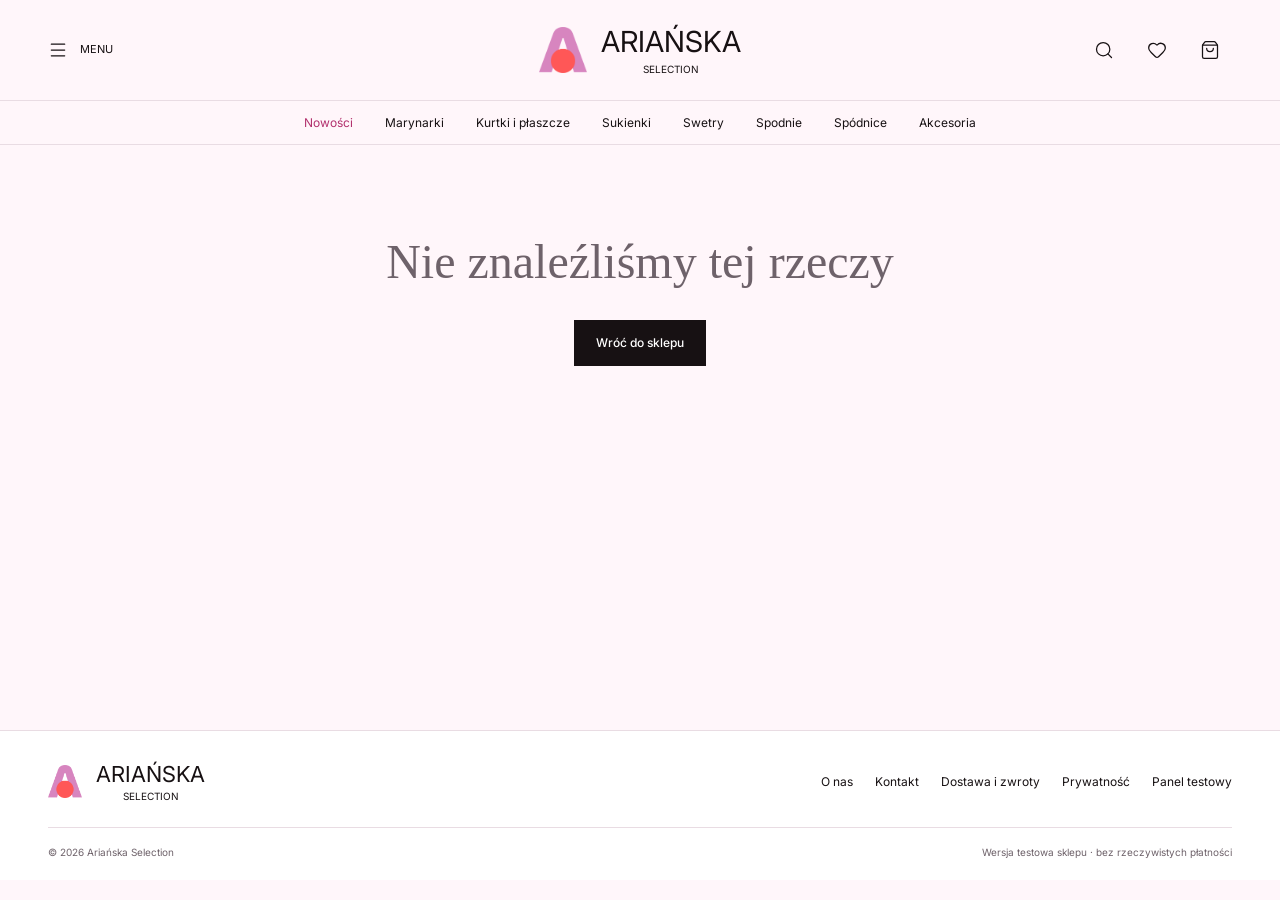
==== commit 1f429aa0: "Build Ariańska boutique storefront and test purchase flow" ====
--- a/produkt.html
+++ b/produkt.html
@@ -1,84 +1 @@
-<!doctype html>
-<html lang="pl">
-  <head>
-    <meta charset="utf-8">
-    <meta name="viewport" content="width=device-width, initial-scale=1">
-    <title>Produkt | Ariańska Selection</title>
-    <meta name="description" content="Szczegóły produktu Ariańska Selection.">
-    <link rel="preconnect" href="https://fonts.googleapis.com">
-    <link rel="preconnect" href="https://fonts.gstatic.com" crossorigin>
-    <link
-      href="https://fonts.googleapis.com/css2?family=Inter:wght@400;500;600;700;800&display=swap"
-      rel="stylesheet"
-    >
-    <link rel="stylesheet" href="styles.css?v=81">
-  </head>
-  <body class="commerce-page shop-page">
-    <header class="commerce-topbar">
-      <a class="brand" href="/" aria-label="Ariańska Selection">
-        <img src="assets/logo-menu.png" alt="Ariańska Selection">
-      </a>
-      <div class="site-menu" aria-label="Menu strony">
-        <a href="/sklep">Nowości - sklep</a>
-        <a href="/warsztaty">Warsztaty</a>
-      </div>
-    </header>
-
-    <main class="commerce-shell product-shell" data-product-view></main>
-
-    <script src="assets/shop-products.js?v=1"></script>
-    <script>
-      (() => {
-        const products = window.ARIA_SHOP_PRODUCTS || [];
-        const params = new URLSearchParams(window.location.search);
-        const product = products.find((item) => item.id === params.get("id")) || products[0];
-        const root = document.querySelector("[data-product-view]");
-        const price = (value) => `${Number(value).toLocaleString("pl-PL")} zł`;
-        const statusLabel = { available: "Dostępne", reserved: "Zarezerwowane", sold: "Sprzedane" };
-
-        if (!product) {
-          root.innerHTML = '<section class="message-panel"><h1>Brak produktu</h1><a class="button button-primary" href="/sklep">Wróć do sklepu</a></section>';
-          return;
-        }
-
-        document.title = `${product.name} | Ariańska Selection`;
-        root.innerHTML = `
-          <nav class="breadcrumbs" aria-label="Ścieżka">
-            <a href="/sklep">Sklep</a><span>/</span><strong>${product.name}</strong>
-          </nav>
-          <section class="product-detail">
-            <div class="product-gallery-shop">
-              <img class="product-main-photo" src="${product.cover}" alt="${product.name}">
-              <div>
-                ${product.gallery.map((src) => `<button type="button"><img src="${src}" alt=""></button>`).join("")}
-              </div>
-            </div>
-            <article class="product-summary-shop">
-              <p class="section-kicker">${product.category}</p>
-              <h1>${product.name}</h1>
-              <p class="product-status status-${product.status}">${statusLabel[product.status] || product.status}</p>
-              <strong class="product-price">${price(product.price)}</strong>
-              <p>${product.description}</p>
-              <dl>
-                <div><dt>Rozmiar</dt><dd>${product.size}</dd></div>
-                <div><dt>Wymiary</dt><dd>${product.dimensions}</dd></div>
-                <div><dt>Materiał</dt><dd>${product.material}</dd></div>
-              </dl>
-              <a class="button button-primary ${product.status !== "available" ? "is-disabled" : ""}" href="sklep-zamowienie.html?id=${encodeURIComponent(product.id)}">
-                ${product.status === "available" ? "Kup teraz" : "Chwilowo niedostępne"}
-              </a>
-              <small>${product.note}</small>
-            </article>
-          </section>
-        `;
-
-        document.querySelectorAll(".product-gallery-shop button").forEach((button) => {
-          button.addEventListener("click", () => {
-            document.querySelector(".product-main-photo").src = button.querySelector("img").src;
-          });
-        });
-      })();
-    </script>
-    <script src="assets/typography.js?v=1"></script>
-  </body>
-</html>
+<!doctype html><html lang="pl"><head><meta charset="utf-8"><meta name="viewport" content="width=device-width,initial-scale=1"><title>Produkt | Ariańska Selection</title><link rel="stylesheet" href="assets/boutique.css"></head><body data-page="product"><header id="site-header"></header><main class="section-wrap detail-main" id="product-view"></main><footer id="site-footer"></footer><script src="assets/lucide.min.js"></script><script src="assets/shop-products.js"></script><script src="assets/shop-storage.js"></script><script src="assets/boutique.js"></script></body></html>
--- a/assets/boutique.css
+++ b/assets/boutique.css
@@ -0,0 +1,14 @@
+@import url('https://fonts.googleapis.com/css2?family=Inter:wght@400;500;600;700&display=swap');
+:root{--ink:#171113;--muted:#6e626a;--rose:#d382bf;--pale:#fff6fa;--soft:#f9e9f3;--coral:#ff575c;--line:#e9dce3;--white:#fff;--serif:Georgia,'Times New Roman',serif}
+*{box-sizing:border-box;letter-spacing:0}html{scroll-behavior:smooth;scroll-padding-top:145px}body{margin:0;background:var(--pale);color:var(--ink);font:14px/1.6 Inter,Arial,sans-serif}button,input,select,textarea{font:inherit;color:inherit}button,a,input,select,textarea{-webkit-tap-highlight-color:transparent}button,a{touch-action:manipulation}button{cursor:pointer}a{color:inherit;text-decoration:none}a:hover{text-decoration:none}button:disabled{cursor:not-allowed;opacity:.5}img{max-width:100%;display:block}svg{width:20px;height:20px;stroke-width:1.5;flex-shrink:0}h1,h2,h3,p{margin-top:0}h1,h2{font-family:var(--serif);font-weight:400;line-height:1.08}h1{font-size:48px}h2{font-size:44px}h3{font-weight:500}button:focus-visible,a:focus-visible,input:focus-visible,select:focus-visible,textarea:focus-visible{outline:2px solid var(--coral);outline-offset:4px}[hidden]{display:none!important}.sr-only{position:absolute;width:1px;height:1px;padding:0;margin:-1px;overflow:hidden;clip:rect(0,0,0,0);white-space:nowrap;border:0}.section-wrap{width:min(1380px,calc(100% - 96px));margin-inline:auto}.eyebrow{text-transform:uppercase;font-size:11px;font-weight:600;color:#ae336d;margin-bottom:16px}.button{border:1px solid var(--ink);min-height:46px;padding:12px 21px;display:inline-flex;gap:13px;align-items:center;justify-content:center;background:transparent;border-radius:0;line-height:1.4;font-size:12px;font-weight:500}.primary{background:var(--ink);color:white}.primary:hover{background:#3a2533}.coral{background:var(--coral);border-color:var(--coral);color:var(--ink)}.outline{border-color:var(--line);background:transparent}.outline:hover{border-color:var(--rose)}.text-link{display:inline-flex;gap:14px;align-items:center;border-bottom:1px solid var(--ink);padding-bottom:7px}.text-button{border:0;background:none;text-decoration:underline;text-underline-offset:4px;padding:9px 0}.icon-button{width:44px;height:44px;border:0;background:transparent;display:inline-flex;align-items:center;justify-content:center;position:relative;padding:0;flex-shrink:0}.icon-button:hover{color:#b2306d;background:var(--soft)}.icon-button[aria-pressed=true]{color:#bd346a}.icon-button[aria-pressed=true] svg{fill:#f9c8dd}.icon-button[data-tip]:hover:after{content:attr(data-tip);position:absolute;top:100%;right:0;background:var(--ink);color:white;font-size:11px;white-space:nowrap;padding:4px 8px;z-index:15}.count{font-size:9px;position:absolute;right:0;top:1px;border-radius:50%;background:var(--coral);color:var(--ink);min-width:16px;height:16px;line-height:16px;text-align:center}
+#site-header{position:sticky;top:0;z-index:30;background:rgba(255,246,250,.98);border-bottom:1px solid var(--line)}.masthead{height:100px;padding:0 48px;display:grid;grid-template-columns:1fr auto 1fr;align-items:center}.menu-button{display:flex;align-items:center;gap:12px;background:none;border:0;width:fit-content;font-size:11px;text-transform:uppercase;padding:10px 0}.brand-lockup{display:flex;align-items:center;gap:14px}.brand-lockup img{width:48px;height:48px;object-fit:contain}.brand-name{font-size:29px;line-height:1.2;font-weight:400}.brand-name small{display:block;text-align:center;font-size:10px;margin-top:3px}.header-tools{display:flex;justify-content:flex-end;gap:9px}.category-nav{height:44px;display:flex;align-items:center;justify-content:center;gap:32px;border-top:1px solid var(--line);font-size:12px;white-space:nowrap;padding-inline:24px}.category-nav a:first-child{color:#b2306d}.category-nav a:hover{color:var(--coral)}.mega-menu{position:absolute;top:100%;left:32px;right:32px;display:grid;grid-template-columns:1fr 1fr 1fr 1.3fr;gap:34px;padding:32px;background:var(--white);box-shadow:0 15px 30px #31122214;border:1px solid var(--line)}.mega-menu nav{display:flex;flex-direction:column;align-items:start;gap:8px;border-right:1px solid var(--line)}.mega-menu strong{font-size:11px;font-weight:600;margin-bottom:5px;color:#ad3974}.mega-menu a:hover{color:#b2306d}.menu-feature{display:flex;gap:20px;align-items:center}.menu-feature img{width:45%;height:160px;object-fit:cover;object-position:80% center}.menu-feature p{font:22px/1.3 var(--serif)}
+.hero{position:relative;height:610px;max-height:calc(100svh - 215px);min-height:470px;overflow:hidden;background:#ece4da}.hero-image{position:absolute;width:100%;height:100%;object-fit:cover;object-position:center}.hero-content{position:relative;width:min(1380px,calc(100% - 96px));margin:auto;padding-block:44px}.hero h1{font-size:64px;margin:0 0 18px}.hero .eyebrow{color:#503444}.hero-motto{font-family:var(--serif);font-size:25px;line-height:1.25;margin-bottom:17px}.hero-description{font-size:13px;max-width:410px;line-height:1.7;margin-bottom:22px}.hero-footnote{font-size:10px;margin-top:27px;color:#4f4146}.catalog{padding-block:46px 58px;scroll-margin-top:10px}.section-heading{display:flex;align-items:end;justify-content:space-between;gap:22px;margin-bottom:28px}.section-heading h2{margin:0}.section-heading .eyebrow{margin-bottom:9px}.catalog-tools{display:flex;align-items:center;gap:13px}.catalog-tools>span{font-size:11px;color:var(--muted);margin-right:8px}.sort{display:flex;align-items:center;gap:9px;border:1px solid var(--line);padding:0 10px;height:46px}.sort select{border:0;background:transparent;font-size:12px;max-width:160px;min-height:42px}.filters{display:grid;grid-template-columns:1fr 1fr 1fr auto;gap:24px;padding:24px 0;border-top:1px solid var(--line);margin-bottom:20px}.filters label{display:grid;font-size:12px;gap:6px}input,select,textarea{min-width:0;border:1px solid var(--line);border-radius:0;padding:11px 12px;background:white}input[type=checkbox],input[type=radio]{accent-color:#ad3974;width:17px;height:17px;min-height:17px}.active-search{margin-bottom:20px}.product-grid{display:grid;grid-template-columns:repeat(4,minmax(0,1fr));gap:20px}.product-card{min-width:0}.product-media{aspect-ratio:3/4;position:relative;overflow:hidden;background:var(--soft)}.product-media>a{display:block;width:100%;height:100%}.product-media img{height:100%;width:100%;object-fit:cover;object-position:center;transition:transform .5s}.product-media:hover img{transform:scale(1.035)}.product-media .icon-button{position:absolute;right:9px;top:9px;background:#fff9;width:36px;height:36px}.stock-tag{position:absolute;left:10px;top:12px;background:#fff9;font-size:9px;padding:4px 8px;text-transform:uppercase}.stock-tag.sold{background:var(--ink);color:white}.stock-tag.reserved{background:var(--soft)}.product-info{padding-top:14px}.product-info h3{font-family:var(--serif);font-size:19px;line-height:1.25;margin:0 0 5px}.product-info p{color:var(--muted);font-size:11px;margin-bottom:9px}.product-info strong{font-weight:500;font-size:15px}.photo-flip{position:absolute;right:9px;bottom:9px;border:0;background:#fffc;padding:8px;display:flex}.empty{padding:55px 15px;text-align:center;grid-column:1/-1;color:var(--muted)}.empty h2{color:var(--ink);font-size:30px}.story{display:grid;grid-template-columns:1fr 1fr;background:var(--soft)}.story-photo{min-height:410px}.story-photo img{width:100%;height:100%;max-height:530px;object-fit:cover}.story-copy{padding:55px 12%;align-self:center}.story-copy h2{font-size:43px;margin-bottom:23px}.story-copy p:not(.eyebrow){max-width:470px;font-size:14px}.story-copy .text-link{margin-top:10px}.service-strip{display:flex;justify-content:space-between;gap:20px;padding-block:30px}.service-strip p{display:flex;align-items:center;gap:12px;margin:0;font-size:12px}.service-strip svg{color:#ae336d}#site-footer{border-top:1px solid var(--line);padding:30px 48px 20px;background:#fff}.footer-main{display:flex;align-items:center;justify-content:space-between;gap:24px}.footer-main .brand-name{font-size:22px}.footer-main .brand-lockup img{width:34px;height:34px}.footer-links{display:flex;flex-wrap:wrap;gap:22px;font-size:12px}.footer-bottom{display:flex;justify-content:space-between;border-top:1px solid var(--line);margin-top:25px;padding-top:16px;font-size:10px;color:var(--muted)}
+dialog{color:var(--ink);border:1px solid var(--line);background:var(--pale);padding:26px;max-width:calc(100% - 24px);width:480px;max-height:90svh;overflow:auto}dialog::backdrop{background:#21131e55;backdrop-filter:blur(2px)}dialog h2{font-size:32px;margin:0}.dialog-heading{display:flex;align-items:center;justify-content:space-between;margin-bottom:24px;gap:10px}.drawer{margin:0 0 0 auto;height:100svh;max-height:100svh;max-width:100%;width:450px;border-block:0;border-right:0}.drawer .primary{width:100%;margin-top:18px}.line-item{display:grid;grid-template-columns:70px minmax(0,1fr) 34px;gap:14px;padding:17px 0;border-bottom:1px solid var(--line);align-items:center}.line-item img{height:90px;width:70px;object-fit:cover}.line-item h3{font-family:var(--serif);font-size:18px;margin:0 0 4px}.line-item p{font-size:12px;color:var(--muted);margin:0}.line-item .icon-button{width:32px;height:36px}.total-row{display:flex;justify-content:space-between;gap:15px;margin-top:23px}.search-form{display:flex;gap:8px}.search-form input{flex:1;width:0}.toast{position:fixed;bottom:24px;left:50%;transform:translateX(-50%);background:var(--ink);color:#fff;padding:12px 22px;z-index:80;max-width:calc(100% - 32px);text-align:center;font-size:13px;box-shadow:0 3px 15px #0002}.test-note{font-size:12px;color:var(--muted);background:var(--soft);padding:13px 16px;border-left:2px solid var(--rose);line-height:1.7}.detail-main,.checkout-main{padding-block:36px 65px;min-height:65vh}.breadcrumbs{font-size:12px;color:var(--muted);margin-bottom:28px}.product-detail{display:grid;grid-template-columns:minmax(0,1fr) minmax(0,.85fr);gap:75px}.main-photo{width:100%;aspect-ratio:3/4;object-fit:cover}.thumbnails{display:flex;gap:10px;margin-top:12px}.thumbnails button{padding:0;background:none;border:1px solid var(--line);width:70px}.thumbnails button[aria-pressed=true]{border-color:var(--coral)}.thumbnails img{aspect-ratio:3/4;object-fit:cover;width:100%}.product-summary{padding-top:25px}.product-summary h1{font-size:43px}.product-summary .price{display:block;font-size:24px;font-weight:400;margin:18px 0 25px}.status-label{font-size:12px;color:#8b3667}.product-summary dl{margin:28px 0}.product-summary dl>div{display:flex;justify-content:space-between;border-bottom:1px solid var(--line);padding-block:12px;gap:20px;font-size:13px}.product-summary dd{text-align:right;margin:0}.product-summary dt{color:var(--muted)}.product-summary .primary{width:100%}.product-summary>.test-note{margin-top:22px}.product-summary details{border-bottom:1px solid var(--line);padding:16px 0}.product-summary summary{cursor:pointer;font-size:13px}.product-summary details p{font-size:12px;margin:14px 0 0}.product-action-row{display:flex;gap:10px}.product-action-row .icon-button{border:1px solid var(--line);height:48px;width:48px}.checkout-layout{display:grid;grid-template-columns:1fr .85fr;gap:65px;margin-top:30px}.checkout-layout h2{font-size:30px}.checkout-summary{border-top:2px solid var(--rose);padding-top:18px}.delivery-options{border:0;padding:0;margin:25px 0}.delivery-options legend{font-size:18px;margin-bottom:12px}.delivery-options label{display:flex;align-items:center;gap:10px;padding:12px 0}.consent{display:flex;align-items:flex-start;gap:10px;margin-top:24px;font-size:12px}.consent a{text-decoration:underline}.payment-actions{display:flex;flex-wrap:wrap;gap:12px;margin-top:25px}.timer{font-variant-numeric:tabular-nums;color:#9c2e66;font-weight:600}.success{padding:40px 0}.success>svg{color:#3f7258;width:48px;height:48px;margin-bottom:24px}.success h2{font-size:38px}.success p{max-width:580px}.success .button{margin-top:18px}
+.admin-main{padding-block:35px 55px}.admin-main h1{font-size:36px;margin-bottom:20px}.admin-layout{display:grid;grid-template-columns:1fr 1.2fr;gap:45px;margin-top:30px}.admin-layout h2{font:24px Inter,Arial,sans-serif}.admin-form{display:grid;grid-template-columns:1fr 1fr;gap:17px}.admin-form label{display:grid;gap:6px;font-size:12px}.admin-form .wide{grid-column:1/-1}.admin-form textarea{resize:vertical}.admin-list .line-item{grid-template-columns:60px minmax(0,1fr) auto}.admin-list .line-item img{width:60px;height:80px}.admin-actions{display:flex;gap:3px}.admin-preview{max-width:140px;max-height:160px;object-fit:contain}.admin-message{grid-column:1/-1;font-size:13px;color:#9b2863}.admin-topline{display:flex;justify-content:space-between;align-items:center;gap:15px}
+@media(min-width:1700px){.hero-content{padding-block:42px}.hero{height:630px;max-height:none}.hero h1{font-size:70px}}
+@media(max-width:1050px){.masthead{padding-inline:28px}.section-wrap,.hero-content{width:calc(100% - 56px)}.category-nav{gap:22px}.hero-image{object-position:55% center}.hero h1{font-size:57px}.hero-content{padding-top:34px}.hero-description{max-width:330px}.hero{min-height:500px}.product-grid{gap:15px}.product-info h3{font-size:17px}.story-copy{padding:35px 9%}.story-copy h2{font-size:35px}.product-detail{gap:35px}.footer-main{flex-wrap:wrap}.catalog-tools{gap:8px}.catalog-tools>span{display:none}.mega-menu{gap:20px;left:15px;right:15px}.service-strip{gap:14px}.service-strip p{font-size:10px}.checkout-layout{gap:30px}}
+@media(max-width:700px){html{scroll-padding-top:123px}.section-wrap,.hero-content{width:calc(100% - 32px)}.masthead{height:78px;padding-inline:12px;grid-template-columns:40px 1fr auto}.menu-button span{display:none}.brand-lockup{gap:7px;justify-content:center}.brand-name{font-size:18px}.brand-name small{font-size:8px;margin-top:2px}.brand-lockup img{width:32px;height:36px}.header-tools{gap:0}.header-tools .icon-button{width:35px;height:42px}.header-tools .wishlist-header{display:none}.category-nav{height:39px;font-size:11px;gap:23px;justify-content:flex-start;overflow-x:auto;padding-inline:16px;scrollbar-width:none}.hero{height:585px;min-height:0;max-height:calc(100svh - 174px)}.hero-image{object-position:38% center}.hero-content{padding-block:24px}.hero h1{font-size:43px;margin-bottom:15px}.hero .eyebrow{font-size:9px;margin-bottom:17px}.hero-motto{font-size:21px;margin-bottom:17px}.hero-description{font-size:11px;max-width:235px;margin-bottom:19px}.hero-footnote{font-size:9px;margin-top:22px}.hero .button{font-size:11px;min-height:43px;padding:11px 16px}.catalog{padding-block:29px 34px}.section-heading{align-items:center;flex-wrap:wrap;gap:17px;margin-bottom:20px}.section-heading h2{font-size:35px}.section-heading .eyebrow{font-size:9px;margin-bottom:7px}.catalog-tools{width:100%;justify-content:space-between}.catalog-tools .button{min-height:41px;font-size:11px}.sort{height:41px}.sort select{min-height:38px;font-size:11px}.filters{grid-template-columns:1fr 1fr;gap:15px}.product-grid{grid-template-columns:repeat(2,minmax(0,1fr));gap:25px 12px}.product-info h3{font-size:17px}.product-info p{font-size:10px}.product-info strong{font-size:14px}.product-media .icon-button{right:5px;top:7px;width:30px;height:30px}.stock-tag{left:6px;top:9px;font-size:8px;padding:4px 6px}.product-info{padding-top:11px}.story{grid-template-columns:1fr}.story-photo{min-height:0;height:270px}.story-photo img{object-position:center}.story-copy{padding:32px 24px 38px}.story-copy h2{font-size:37px}.service-strip{flex-direction:column;padding-block:24px;gap:16px}.service-strip p{font-size:12px}#site-footer{padding:25px 20px 20px}.footer-main{align-items:flex-start;gap:25px}.footer-links{gap:14px 22px}.footer-bottom{flex-direction:column;gap:10px}.mega-menu{grid-template-columns:1fr 1fr;max-height:calc(100svh - 125px);overflow:auto;left:0;right:0;padding:24px;gap:25px 18px}.mega-menu nav{border:0}.menu-feature{display:none}.detail-main{padding-top:22px}.breadcrumbs{margin-bottom:17px}.product-detail{grid-template-columns:1fr;gap:20px}.product-summary{padding-top:0}.product-summary h1{font-size:35px;margin-bottom:18px}.product-summary .eyebrow{margin-bottom:10px}.main-photo{max-height:580px;object-fit:contain;background:var(--soft)}.checkout-main h1{font-size:39px}.checkout-layout{grid-template-columns:1fr;gap:30px}.admin-layout{grid-template-columns:1fr}.admin-main h1{font-size:31px}.admin-topline{align-items:start}.admin-topline .button{padding:8px;font-size:11px}.admin-form{gap:14px}.admin-list .line-item{grid-template-columns:48px minmax(0,1fr) auto;gap:9px}.admin-list .line-item img{width:48px;height:70px}.admin-actions .icon-button{width:29px}.admin-list h3{font-size:16px}.drawer{padding:20px}.dialog-heading h2{font-size:29px}.button{max-width:100%}}
+@media(max-width:370px){.brand-name{font-size:16px}.brand-lockup img{width:25px}.header-tools .icon-button{width:31px}.hero h1{font-size:38px}.hero-description{max-width:210px}.product-info h3{font-size:16px}}
+@media(prefers-reduced-motion:reduce){html{scroll-behavior:auto}*{transition:none!important;animation:none!important}}
+@media(max-width:700px){.hero{background:#eee7df}.hero-image{top:auto;bottom:0;height:46%;object-position:75% center}.hero-content{padding-top:23px}.hero h1{font-size:40px;margin-bottom:12px}.hero-motto{font-size:19px;margin-bottom:15px}.hero-description,.hero-footnote{display:none}.hero .eyebrow{margin-bottom:13px}}
+@media(max-width:700px) and (max-height:730px){.hero h1{font-size:34px;line-height:1.02}.hero-content{padding-top:17px}.hero .eyebrow{margin-bottom:10px}.hero-motto{font-size:17px;margin-bottom:11px}.hero .button{min-height:37px;padding-block:8px}.hero-image{height:43%}}
